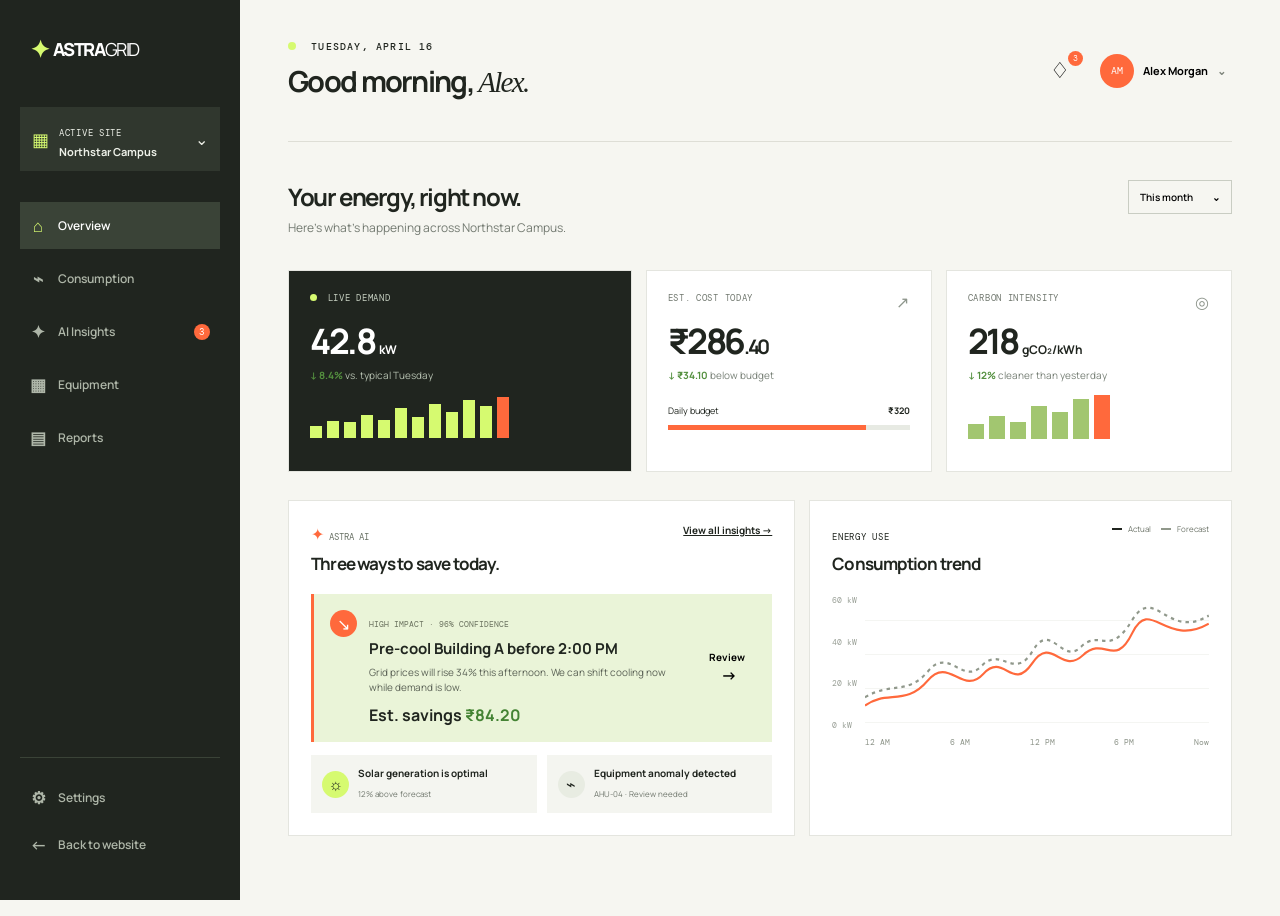
==== dashboard.html @ c6cbb23b "Initial AI energy monitoring website" ====
<!doctype html>
<html lang="en">
  <head>
    <meta charset="UTF-8" /><meta name="viewport" content="width=device-width, initial-scale=1.0" />
    <title>Astra Grid — Dashboard</title>
    <link rel="preconnect" href="https://fonts.googleapis.com" /><link rel="preconnect" href="https://fonts.gstatic.com" crossorigin />
    <link href="https://fonts.googleapis.com/css2?family=DM+Mono:wght@400;500&family=Manrope:wght@400;500;600;700;800&display=swap" rel="stylesheet" />
    <link rel="stylesheet" href="style.css" />
    <link rel="stylesheet" href="dashboard.css" />
  </head>
  <body class="dashboard-body">
    <aside class="sidebar">
      <a class="brand side-brand" href="index.html"><span class="brand-mark">✦</span>ASTRA<span>GRID</span></a>
      <div class="site-switch"><span class="building-icon">▦</span><div><small>ACTIVE SITE</small><b>Northstar Campus</b></div><span>⌄</span></div>
      <nav class="side-nav"><a class="active" href="#overview"><span>⌂</span> Overview</a><a href="#consumption"><span>⌁</span> Consumption</a><a href="#insights"><span>✦</span> AI Insights <i>3</i></a><a href="#equipment"><span>▦</span> Equipment</a><a href="#reports"><span>▤</span> Reports</a></nav>
      <div class="sidebar-footer"><a href="#settings"><span>⚙</span> Settings</a><a href="index.html"><span>←</span> Back to website</a></div>
    </aside>
    <main class="dash-main" id="overview">
      <header class="dash-header"><div><p class="eyebrow"><i></i> TUESDAY, APRIL 16</p><h1>Good morning, <em id="display-name">Alex.</em></h1></div><div class="profile"><button class="bell" aria-label="Notifications">♢<b>3</b></button><button class="profile-button" id="profile-button"><span id="profile-initials">AM</span><b id="profile-name">Alex Morgan</b><i>⌄</i></button></div></header>
      <section class="dashboard-content">
        <div class="dash-title"><div><h2>Your energy, right now.</h2><p>Here’s what’s happening across Northstar Campus.</p></div><button class="date-button">This month <span>⌄</span></button></div>
        <div class="metric-grid"><article class="metric-card hero-metric"><div class="metric-label"><span class="live-dot"></span> LIVE DEMAND</div><strong id="demand">42.8 <small>kW</small></strong><p><b class="down">↓ 8.4%</b> vs. typical Tuesday</p><div class="energy-bars"><i></i><i></i><i></i><i></i><i></i><i></i><i></i><i></i><i></i><i></i><i></i><i></i></div></article><article class="metric-card"><div class="metric-label">EST. COST TODAY <span>↗</span></div><strong>₹286<span>.40</span></strong><p><b class="down">↓ ₹34.10</b> below budget</p><div class="mini-stat"><span>Daily budget</span><b>₹320</b><i><em></em></i></div></article><article class="metric-card"><div class="metric-label">CARBON INTENSITY <span>◎</span></div><strong>218 <small>gCO₂/kWh</small></strong><p><b class="down">↓ 12%</b> cleaner than yesterday</p><div class="carbon-chart"><i></i><i></i><i></i><i></i><i></i><i></i><i></i></div></article></div>
        <div class="dashboard-split" id="insights"><section class="ai-card"><div class="ai-heading"><div><span class="ai-symbol">✦</span><small>ASTRA AI</small><h3>Three ways to save today.</h3></div><a href="#">View all insights →</a></div><article class="ai-action"><span class="action-mark orange-bg">↘</span><div><small>HIGH IMPACT · 96% CONFIDENCE</small><h4>Pre-cool Building A before 2:00 PM</h4><p>Grid prices will rise 34% this afternoon. We can shift cooling now while demand is low.</p><b>Est. savings <em>₹84.20</em></b></div><button>Review <span>→</span></button></article><div class="ai-small-actions"><div><span class="action-mark lime-bg">☼</span><p><b>Solar generation is optimal</b><small>12% above forecast</small></p></div><div><span class="action-mark cream-bg">⌁</span><p><b>Equipment anomaly detected</b><small>AHU-04 · Review needed</small></p></div></div></section><section class="usage-card" id="consumption"><div class="usage-heading"><div><small>ENERGY USE</small><h3>Consumption trend</h3></div><div class="legend"><i></i> Actual <i></i> Forecast</div></div><div class="chart-labels"><span>60 kW</span><span>40 kW</span><span>20 kW</span><span>0 kW</span></div><div class="line-chart"><svg viewBox="0 0 500 200" preserveAspectRatio="none" aria-label="Energy use chart"><path class="forecast" d="M0 147 C38 126 62 145 92 112 S143 132 170 105 S218 126 244 85 S287 105 314 80 S355 95 388 45 S440 72 500 38"/><path class="actual" d="M0 158 C31 137 60 159 91 125 S142 146 172 116 S214 141 243 102 S285 118 317 91 S363 110 389 61 S437 82 500 49"/></svg></div><div class="chart-times"><span>12 AM</span><span>6 AM</span><span>12 PM</span><span>6 PM</span><span>Now</span></div></section></div>
      </section>
    </main>
    <dialog id="profile-dialog"><form method="dialog"><button class="close-dialog" aria-label="Close">×</button><p class="eyebrow">PROFILE SETTINGS</p><h2>What should we call you?</h2><label for="name-input">Your name</label><input id="name-input" maxlength="25" value="Alex" placeholder="Enter your name" /><button class="save-name" value="save">Save name <span>→</span></button></form></dialog>
    <script src="dashboard.js"></script>
  </body>
</html>
---- style.css ----
:root{--ink:#20251f;--lime:#d6fa70;--orange:#ff693c;--cream:#f6f4ed;--line:#d9d9d0}*{box-sizing:border-box}html{scroll-behavior:smooth}body{margin:0;background:var(--cream);color:var(--ink);font-family:Manrope,Arial,sans-serif}.container{width:min(1160px,calc(100% - 64px));margin:auto}.nav{height:92px;display:flex;align-items:center;justify-content:space-between}.brand{font-weight:800;letter-spacing:-1.4px;color:var(--ink);text-decoration:none;font-size:18px}.brand>span:last-child{font-weight:400}.brand-mark{font-size:24px;color:var(--orange);vertical-align:-2px;margin-right:4px}.nav-links{display:flex;gap:32px}.nav a{font-size:13px;color:var(--ink);text-decoration:none;font-weight:600}.nav-action{border-bottom:1px solid var(--ink);padding-bottom:4px}.nav-action span{font-size:17px;margin-left:7px}.hero{min-height:610px;display:grid;grid-template-columns:48% 52%;align-items:center;padding:45px 0 75px}.eyebrow{font:500 10px 'DM Mono',monospace;letter-spacing:1.2px;margin:0 0 23px}.eyebrow i{display:inline-block;width:8px;height:8px;border-radius:50%;background:var(--orange);margin-right:8px}.hero h1,.section-heading h2,.insights h2,.impact h2,.cta h2{font-size:clamp(42px,5vw,70px);line-height:1.03;letter-spacing:-4px;margin:0;font-weight:700}.hero h1 em,h2 em{font-family:Georgia,serif;font-weight:400}.hero-text{max-width:420px;line-height:1.65;font-size:15px;margin:28px 0}.hero-actions{display:flex;align-items:center;gap:26px}.button{display:inline-flex;gap:22px;padding:16px 18px;align-items:center;text-decoration:none;font-size:13px;font-weight:700}.button span{font-size:21px}.button-dark{background:var(--ink);color:white}.text-link{font-size:13px;color:var(--ink);font-weight:700;text-decoration:none}.text-link span{font-size:17px;margin-left:7px}.trust{display:flex;align-items:center;gap:12px;margin-top:53px}.avatars{display:flex}.avatars b{display:grid;place-items:center;width:28px;height:28px;border-radius:50%;font:9px 'DM Mono';border:2px solid var(--cream);margin-right:-8px;background:#e5a786}.avatars b:nth-child(2){background:#a4c0db}.avatars b:nth-child(3){background:#c4b396}.avatars b:nth-child(4){background:var(--ink);color:var(--lime)}.trust p{font-size:10px;line-height:1.4;margin:0 0 0 8px}.orbital-scene{height:450px;position:relative;overflow:hidden;background:#e4ecdb;border-radius:230px 230px 20px 20px;background-image:radial-gradient(#bdcab7 1px,transparent 1px);background-size:14px 14px}.sun{width:127px;height:127px;background:var(--lime);border-radius:50%;position:absolute;top:152px;left:calc(50% - 64px);box-shadow:0 0 0 14px rgba(214,250,112,.18)}.orbit{position:absolute;border:1px solid rgba(32,37,31,.19);border-radius:50%;left:50%;top:50%;transform:translate(-50%,-50%)}.orbit-a{width:260px;height:260px}.orbit-b{width:425px;height:425px}.orbit-c{width:580px;height:580px}.sensor{position:absolute;width:14px;height:14px;border:3px solid var(--ink);background:var(--orange);border-radius:50%}.sensor:after{content:'';position:absolute;width:40px;border-top:1px dashed #5c6758;transform-origin:left}.sensor-one{top:99px;left:116px}.sensor-one:after{transform:rotate(35deg)}.sensor-two{bottom:92px;right:108px}.sensor-two:after{transform:rotate(210deg)}.sensor-three{top:208px;right:30px}.sensor-three:after{transform:rotate(160deg)}.sensor span{position:absolute;width:4px;height:4px;border-radius:50%;background:white;left:2px;top:2px}.data-card{position:absolute;background:#fff;padding:13px 15px;box-shadow:0 8px 20px rgba(0,0,0,.08)}.data-card small{font:500 8px 'DM Mono';letter-spacing:.5px}.data-card strong{font-size:22px;display:block;margin:5px 0}.data-card strong small{font-size:9px}.card-dot{display:inline-block;width:6px;height:6px;border-radius:50%;margin-right:5px}.orange{background:var(--orange)}.green{background:#78b75b}.power-card{right:24px;top:36px;width:165px}.spark{height:24px;display:flex;align-items:end;gap:4px}.spark i{display:block;background:var(--orange);width:8px;border-radius:2px 2px 0 0}.spark i:nth-child(1){height:8px}.spark i:nth-child(2){height:15px}.spark i:nth-child(3){height:10px}.spark i:nth-child(4){height:19px}.spark i:nth-child(5){height:12px}.spark i:nth-child(6){height:21px}.spark i:nth-child(7){height:14px}.spark i:nth-child(8){height:20px}.spark i:nth-child(9){height:16px}.spark i:nth-child(10){height:23px}.savings-card{bottom:30px;left:23px;width:180px}.savings-card p{font-size:8px;margin:1px 0}.floating-label{position:absolute;background:var(--ink);color:#fff;padding:8px 10px;font:8px 'DM Mono';letter-spacing:.3px}.floating-label b{color:var(--lime);margin-left:5px}.label-one{left:13px;top:151px}.label-two{right:43px;bottom:139px}.ticker{background:var(--lime);overflow:hidden;white-space:nowrap;padding:17px 0}.ticker div{font:600 13px 'DM Mono';letter-spacing:1px;animation:move 22s linear infinite}.ticker b{margin:0 31px;color:var(--orange);font-size:17px}@keyframes move{to{transform:translateX(-35%)}}.platform{padding:128px 0}.section-heading{display:inline-block}.platform .intro{display:inline-block;vertical-align:bottom;max-width:280px;margin:0 0 4px 115px;font-size:14px;line-height:1.7}.feature-grid{display:grid;grid-template-columns:repeat(3,1fr);gap:13px;margin-top:65px}.feature{min-height:440px;padding:27px;position:relative;overflow:hidden}.feature-dark{background:var(--ink);color:#f8f7f1}.feature-lime{background:var(--lime)}.feature-cream{border:1px solid var(--line)}.feature-icon{height:35px;width:35px;display:grid;place-items:center;border-radius:50%;background:rgba(255,255,255,.13);font-size:20px}.feature-lime .feature-icon{background:rgba(32,37,31,.12)}.feature-cream .feature-icon{background:#e3e6db}.number{font:10px 'DM Mono';margin:35px 0 8px}.feature h3{font-size:29px;line-height:1.1;letter-spacing:-1.7px;margin:0}.feature>p:not(.number){font-size:12px;line-height:1.6;max-width:230px}.mini-chart{position:absolute;bottom:0;left:27px;right:27px;height:100px;display:flex;align-items:end;gap:8px}.mini-chart span{width:27px;background:var(--lime)}.mini-chart span:nth-child(1){height:39%}.mini-chart span:nth-child(2){height:62%}.mini-chart span:nth-child(3){height:42%}.mini-chart span:nth-child(4){height:86%}.mini-chart span:nth-child(5){height:66%}.mini-chart span:nth-child(6){height:100%}.mini-chart span:nth-child(7){height:80%;background:var(--orange)}.prediction{position:absolute;bottom:26px;left:27px;right:27px;background:#f5ffce;padding:14px;font-size:11px}.prediction small{font:8px 'DM Mono'}.prediction b{display:block;margin:8px 0}.prediction span{display:flex;justify-content:space-between;border-top:1px solid #c8de7e;padding-top:8px;font-size:10px}.prediction strong{font-size:16px}.impact-ring{border:13px solid var(--orange);border-left-color:#e5e6db;border-bottom-color:#e5e6db;border-radius:50%;width:143px;height:143px;position:absolute;bottom:27px;right:27px;display:flex;align-items:center;justify-content:center;flex-direction:column}.impact-ring b{font-size:35px;letter-spacing:-2px}.impact-ring b span{font-size:16px}.impact-ring small{font:7px 'DM Mono';letter-spacing:.4px}.insights{background:var(--ink);color:#fff;padding:108px 0}.insights .eyebrow{color:var(--lime)}.insights-inner{display:grid;grid-template-columns:1fr 1fr;align-items:center;gap:80px}.insight-panel{background:#30382f;padding:18px 23px}.panel-top,.panel-bottom{display:flex;align-items:center;justify-content:space-between;font:9px 'DM Mono';letter-spacing:.4px}.pulse{width:8px;height:8px;border-radius:50%;background:var(--lime);margin-right:7px}.panel-top span:nth-child(2){margin-right:auto}.recommendation{border-top:1px solid #576051;border-bottom:1px solid #576051;margin:16px 0;padding:27px 0;display:flex;gap:19px}.rec-icon{color:var(--lime);font-size:31px}.recommendation small{font:8px 'DM Mono';color:#aeb9a8}.recommendation h3{font-size:22px;letter-spacing:-1px;line-height:1.15;margin:8px 0}.recommendation p{color:#b5beb0;font-size:11px}.recommendation p b{color:var(--lime)}.panel-bottom b{color:var(--lime)}.panel-bottom button{background:var(--lime);border:0;padding:10px 13px;font:600 10px Manrope;color:var(--ink)}.panel-bottom button b{color:var(--ink);font-size:16px;margin-left:15px}.impact{padding:125px 0}.impact-row{display:flex;justify-content:space-between;align-items:end}.impact-row>p{max-width:270px;font-size:13px;line-height:1.7}.stats{display:grid;grid-template-columns:repeat(3,1fr);margin-top:75px;border-top:1px solid var(--line)}.stats div{padding:25px 0;border-right:1px solid var(--line);padding-left:25px}.stats div:first-child{padding-left:0}.stats div:last-child{border-right:0}.stats strong{font-size:65px;letter-spacing:-4px}.stats strong span{font-size:30px;color:var(--orange)}.stats p{font-size:11px;line-height:1.5}.cta{background:var(--orange);text-align:center;padding:95px 20px;position:relative;overflow:hidden}.cta:before,.cta:after{content:'';position:absolute;width:450px;height:450px;border:1px solid rgba(32,37,31,.22);border-radius:50%;top:-150px}.cta:before{left:-210px}.cta:after{right:-210px}.cta>*{position:relative}.cta .eyebrow{margin-bottom:18px}.button-light{background:var(--ink);color:#fff;margin-top:30px}.cta-note{font-size:10px;margin:20px 0 0}.footer{height:115px;display:flex;align-items:center;justify-content:space-between}.footer p,.footer a{font-size:10px;color:var(--ink);text-decoration:none}.footer div{display:flex;gap:20px}@media(max-width:760px){.container{width:min(100% - 36px,560px)}.nav{height:76px}.nav-links{display:none}.hero{display:block;padding:45px 0}.hero h1{font-size:48px;letter-spacing:-3px}.orbital-scene{margin-top:50px;height:390px}.feature-grid,.insights-inner{grid-template-columns:1fr}.platform{padding:80px 0}.platform .intro{margin:28px 0 0}.feature{min-height:380px}.insights{padding:75px 0}.insights-inner{gap:45px}.impact{padding:80px 0}.impact-row{display:block}.impact-row>p{margin-top:25px}.stats{margin-top:45px}.stats strong{font-size:42px}.stats div{padding:18px 7px}.cta{width:100%;padding:75px 18px}.footer{height:auto;padding:30px 0;gap:20px;flex-wrap:wrap}.power-card{right:10px}.savings-card{left:10px}.label-two{right:10px}.orbit-c{width:500px;height:500px}}
---- dashboard.css ----
.dashboard-body{background:#f6f6f1;display:flex;min-height:100vh}.sidebar{background:#20251f;color:#edf0e8;width:240px;min-height:100vh;padding:32px 20px;display:flex;flex-direction:column;position:fixed;inset:0 auto 0 0}.sidebar .brand{color:#fff;margin:0 10px 42px}.side-brand .brand-mark{color:#d6fa70}.site-switch{background:#30372e;padding:12px;display:flex;gap:10px;align-items:center;margin-bottom:31px}.building-icon{color:#d6fa70;font-size:18px}.site-switch div{margin-right:auto}.site-switch small,.side-nav i,.metric-label,.usage-heading small{font:9px 'DM Mono';letter-spacing:.7px}.site-switch b{font-size:11px;display:block;margin-top:3px}.side-nav{display:flex;flex-direction:column;gap:6px}.side-nav a,.sidebar-footer a{color:#aeb6a8;text-decoration:none;padding:12px 10px;font-size:12px;font-weight:600;display:flex;align-items:center;gap:12px}.side-nav a span,.sidebar-footer a span{font-size:17px;width:16px;text-align:center}.side-nav a.active{color:#fff;background:#3a4337}.side-nav a.active span{color:#d6fa70}.side-nav i{font-style:normal;background:#ff693c;color:white;border-radius:9px;padding:2px 5px;margin-left:auto}.sidebar-footer{margin-top:auto;border-top:1px solid #3a4337;padding-top:16px}.dash-main{margin-left:240px;width:calc(100% - 240px);padding:0 48px}.dash-header{height:142px;border-bottom:1px solid #deded6;display:flex;justify-content:space-between;align-items:center}.dash-header .eyebrow{margin-bottom:8px}.dash-header .eyebrow i{background:#d6fa70}.dash-header h1{font-size:29px;letter-spacing:-1.7px;margin:0}.dash-header h1 em{font-family:Georgia,serif;font-weight:400}.profile{display:flex;align-items:center;gap:18px}.bell{background:none;border:0;font-size:22px;position:relative}.bell b{position:absolute;top:-6px;right:-7px;background:#ff693c;color:#fff;border-radius:50%;font:8px 'DM Mono';height:15px;width:15px;display:grid;place-items:center}.profile-button{border:0;background:transparent;display:flex;align-items:center;gap:9px;font:600 11px Manrope;cursor:pointer}.profile-button span{background:#ff693c;color:white;width:34px;height:34px;border-radius:50%;display:grid;place-items:center;font:10px 'DM Mono'}.profile-button i{font-style:normal;color:#7c8279}.dashboard-content{max-width:1200px;padding:38px 0 80px}.dash-title{display:flex;justify-content:space-between;align-items:start}.dash-title h2{font-size:24px;letter-spacing:-1.4px;margin:0}.dash-title p{font-size:12px;color:#737a71;margin:6px 0}.date-button{border:1px solid #c9cdc3;background:#f6f6f1;padding:9px 11px;font:600 10px Manrope}.date-button span{margin-left:17px}.metric-grid{display:grid;grid-template-columns:1.2fr 1fr 1fr;gap:14px;margin:28px 0}.metric-card{background:#fff;padding:21px;min-height:202px;border:1px solid #e4e5df}.hero-metric{background:#20251f;color:white}.metric-label{color:#71786f}.hero-metric .metric-label{color:#c6d0c1}.live-dot{display:inline-block;width:7px;height:7px;background:#d6fa70;border-radius:50%;margin-right:5px}.metric-label>span:not(.live-dot){float:right;color:#8e968c;font-size:16px}.metric-card strong{font-size:35px;display:block;letter-spacing:-2.4px;margin-top:13px}.metric-card strong small{font-size:12px;letter-spacing:0}.metric-card strong>span{font-size:20px}.metric-card p{font-size:10px;margin:3px 0;color:#788177}.hero-metric p{color:#b5c0b0}.down{color:#54903f}.energy-bars{display:flex;height:41px;align-items:end;gap:5px;margin-top:15px}.energy-bars i{display:block;width:12px;background:#d6fa70}.energy-bars i:nth-child(1){height:30%}.energy-bars i:nth-child(2){height:42%}.energy-bars i:nth-child(3){height:38%}.energy-bars i:nth-child(4){height:57%}.energy-bars i:nth-child(5){height:45%}.energy-bars i:nth-child(6){height:74%}.energy-bars i:nth-child(7){height:51%}.energy-bars i:nth-child(8){height:84%}.energy-bars i:nth-child(9){height:64%}.energy-bars i:nth-child(10){height:93%}.energy-bars i:nth-child(11){height:77%}.energy-bars i:nth-child(12){height:100%;background:#ff693c}.mini-stat{font-size:9px;margin-top:22px;display:grid;grid-template-columns:1fr auto;gap:8px}.mini-stat i{grid-column:span 2;display:block;background:#e7eae3;height:5px}.mini-stat em{display:block;background:#ff693c;height:5px;width:82%}.carbon-chart{display:flex;align-items:end;gap:5px;height:44px;margin-top:13px}.carbon-chart i{display:block;background:#a2c670;width:16px}.carbon-chart i:nth-child(1){height:35%}.carbon-chart i:nth-child(2){height:52%}.carbon-chart i:nth-child(3){height:38%}.carbon-chart i:nth-child(4){height:76%}.carbon-chart i:nth-child(5){height:61%}.carbon-chart i:nth-child(6){height:90%}.carbon-chart i:nth-child(7){height:100%;background:#ff693c}.dashboard-split{display:grid;grid-template-columns:1.2fr 1fr;gap:14px}.ai-card,.usage-card{background:#fff;border:1px solid #e4e5df;padding:22px}.ai-heading,.usage-heading{display:flex;justify-content:space-between;align-items:start}.ai-heading small{font:9px 'DM Mono';color:#687165}.ai-symbol{color:#ff693c;margin-right:5px}.ai-heading h3,.usage-heading h3{font-size:17px;letter-spacing:-.8px;margin:7px 0 0}.ai-heading a{font-size:10px;color:#20251f;font-weight:700}.ai-action{background:#eaf4d8;border-left:3px solid #ff693c;margin-top:19px;padding:16px;display:flex;gap:12px;align-items:start}.action-mark{width:27px;height:27px;border-radius:50%;display:grid;place-items:center;flex:none;font-size:16px}.orange-bg{background:#ff693c;color:white}.lime-bg{background:#d6fa70}.cream-bg{background:#e8ece2}.ai-action small{font:8px 'DM Mono';color:#6b725f}.ai-action h4{font-size:15px;margin:6px 0}.ai-action p{font-size:10px;line-height:1.5;color:#5b6256;margin:0 0 9px}.ai-action>b{font-size:10px}.ai-action em{font-style:normal;color:#448333}.ai-action button{border:0;background:transparent;font:700 10px Manrope;align-self:center;margin-left:auto}.ai-action button span{font-size:16px;margin-left:4px}.ai-small-actions{display:grid;grid-template-columns:1fr 1fr;gap:10px;margin-top:13px}.ai-small-actions>div{display:flex;gap:9px;align-items:center;background:#f4f5f0;padding:11px}.ai-small-actions p{margin:0}.ai-small-actions b{font-size:10px;display:block}.ai-small-actions small{font-size:8px;color:#70776d}.legend{font-size:8px;color:#6f766b}.legend i{width:10px;height:2px;background:#20251f;display:inline-block;margin:0 4px 2px 8px}.legend i:nth-of-type(2){background:#90988b}.chart-labels{position:absolute;font:8px 'DM Mono';color:#9ba198;display:flex;flex-direction:column;justify-content:space-between;height:135px;margin-top:20px}.line-chart{height:150px;margin:12px 0 0 33px;background:repeating-linear-gradient(to bottom,transparent 0,transparent 33px,#e9ebe5 34px)}.line-chart svg{width:100%;height:100%}.line-chart path{fill:none;stroke-width:3}.line-chart .actual{stroke:#ff693c}.line-chart .forecast{stroke:#90988b;stroke-dasharray:5 6}.chart-times{margin-left:33px;display:flex;justify-content:space-between;font:8px 'DM Mono';color:#8d9489}.profile-button:focus-visible,.save-name:focus-visible{outline:2px solid #ff693c;outline-offset:3px}dialog{border:0;padding:0;background:transparent;width:min(440px,calc(100% - 35px))}dialog::backdrop{background:rgba(32,37,31,.55);backdrop-filter:blur(3px)}dialog form{background:#f6f4ed;padding:35px;position:relative}dialog h2{margin:0 0 25px;font-size:29px;letter-spacing:-1.5px}dialog label{font:10px 'DM Mono';display:block;margin-bottom:8px}dialog input{width:100%;padding:13px;border:1px solid #cfd3ca;background:white;font:15px Manrope}.close-dialog{position:absolute;right:15px;top:12px;background:transparent;border:0;font-size:23px}.save-name{margin-top:20px;background:#20251f;color:white;padding:13px 15px;border:0;font:700 11px Manrope}.save-name span{font-size:16px;margin-left:16px}@media(max-width:930px){.sidebar{width:68px;padding:25px 9px}.sidebar .brand{font-size:0;margin:0 auto 42px}.sidebar .brand-mark{font-size:24px}.site-switch{padding:9px;justify-content:center}.site-switch div{display:none}.side-nav a,.sidebar-footer a{justify-content:center;padding:12px 4px}.sidebar-footer a{font-size:0}.side-nav i{position:absolute;margin-left:23px;margin-top:-19px}.dash-main{margin-left:68px;width:calc(100% - 68px)}.dashboard-split{grid-template-columns:1fr}}@media(max-width:650px){.dash-main{padding:0 18px}.dash-header{height:115px}.dash-header h1{font-size:24px}.profile-button b,.profile-button i{display:none}.metric-grid{grid-template-columns:1fr}.metric-card{min-height:170px}.dashboard-split{display:block}.usage-card{margin-top:14px}.ai-small-actions{grid-template-columns:1fr}.dash-title{gap:15px}.dash-title h2{font-size:20px}.date-button{white-space:nowrap}.sidebar{display:none}.dash-main{margin:0;width:100%}}
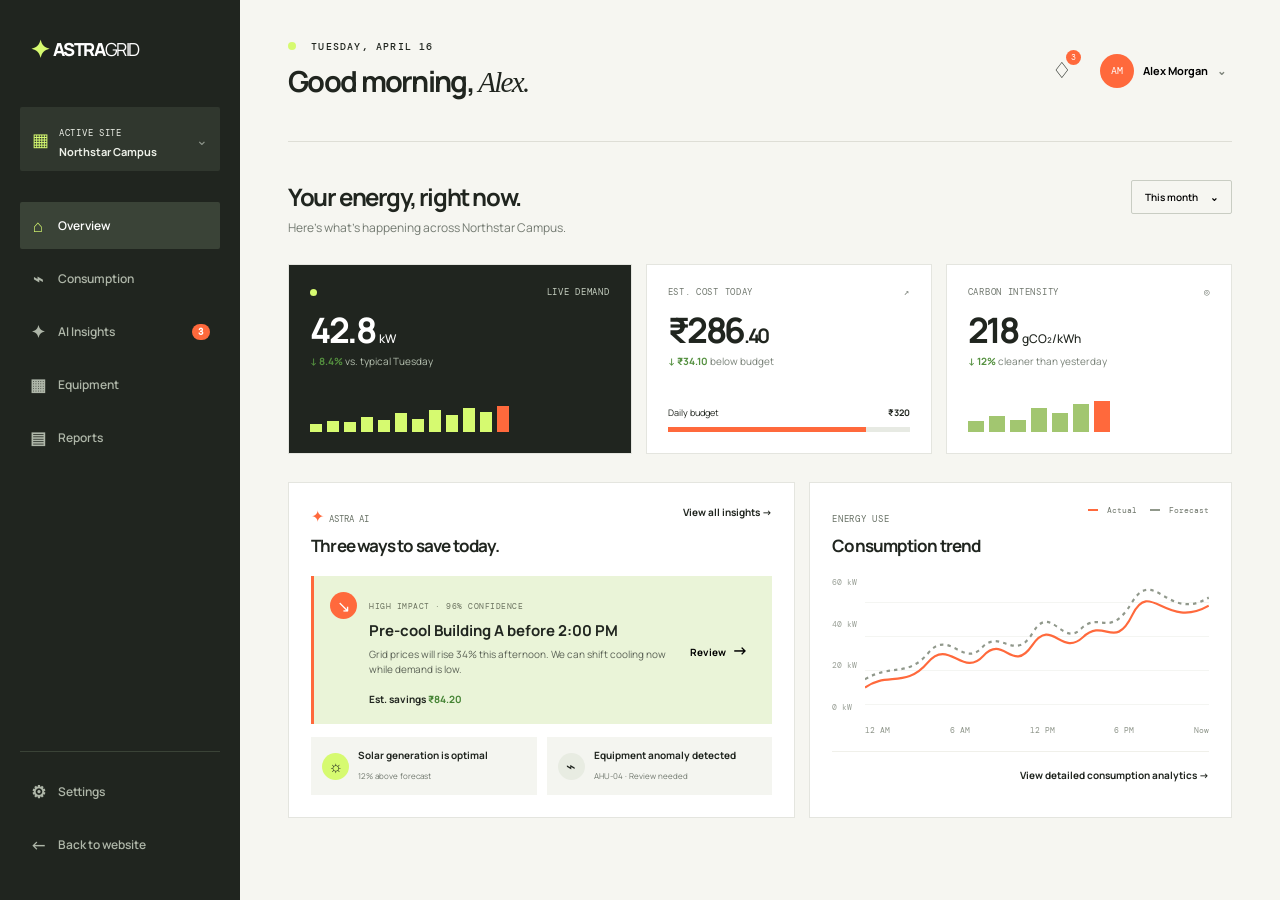
==== commit 94a2cc4f: "Complete all dashboard tabs, interactive features, and add README documentation" ====
--- a/dashboard.html
+++ b/dashboard.html
@@ -9,21 +9,1226 @@
     <link rel="stylesheet" href="dashboard.css" />
   </head>
   <body class="dashboard-body">
+    <!-- Sidebar Navigation -->
     <aside class="sidebar">
       <a class="brand side-brand" href="index.html"><span class="brand-mark">✦</span>ASTRA<span>GRID</span></a>
-      <div class="site-switch"><span class="building-icon">▦</span><div><small>ACTIVE SITE</small><b>Northstar Campus</b></div><span>⌄</span></div>
-      <nav class="side-nav"><a class="active" href="#overview"><span>⌂</span> Overview</a><a href="#consumption"><span>⌁</span> Consumption</a><a href="#insights"><span>✦</span> AI Insights <i>3</i></a><a href="#equipment"><span>▦</span> Equipment</a><a href="#reports"><span>▤</span> Reports</a></nav>
-      <div class="sidebar-footer"><a href="#settings"><span>⚙</span> Settings</a><a href="index.html"><span>←</span> Back to website</a></div>
+      
+      <div class="site-switch" id="site-switch-trigger" tabindex="0" role="button" aria-haspopup="true" aria-expanded="false">
+        <span class="building-icon">▦</span>
+        <div><small>ACTIVE SITE</small><b id="active-site-display">Northstar Campus</b></div>
+        <span class="dropdown-chevron">⌄</span>
+        
+        <!-- Site Switcher Dropdown Menu -->
+        <div class="site-dropdown" id="site-dropdown">
+          <div class="site-option active" data-site="Northstar Campus" data-demand="42.8" data-cost="₹286.40" data-carbon="218">
+            <span class="site-status-dot"></span>
+            <div><b>Northstar Campus</b><small>HQ & Innovation Labs · 42.8 kW</small></div>
+            <span class="site-check">✓</span>
+          </div>
+          <div class="site-option" data-site="South Bay Hub" data-demand="28.4" data-cost="₹192.10" data-carbon="184">
+            <span class="site-status-dot"></span>
+            <div><b>South Bay Hub</b><small>Production Facility · 28.4 kW</small></div>
+            <span class="site-check">✓</span>
+          </div>
+          <div class="site-option" data-site="West River Facility" data-demand="61.2" data-cost="₹415.80" data-carbon="245">
+            <span class="site-status-dot"></span>
+            <div><b>West River Facility</b><small>Logistics & Cold Storage · 61.2 kW</small></div>
+            <span class="site-check">✓</span>
+          </div>
+        </div>
+      </div>
+
+      <nav class="side-nav" id="side-nav">
+        <a class="active" href="#overview" data-tab="overview"><span>⌂</span> Overview</a>
+        <a href="#consumption" data-tab="consumption"><span>⌁</span> Consumption</a>
+        <a href="#insights" data-tab="insights"><span>✦</span> AI Insights <i id="insights-count-badge">3</i></a>
+        <a href="#equipment" data-tab="equipment"><span>▦</span> Equipment</a>
+        <a href="#reports" data-tab="reports"><span>▤</span> Reports</a>
+      </nav>
+
+      <div class="sidebar-footer">
+        <a href="#settings" data-tab="settings" id="nav-settings"><span>⚙</span> Settings</a>
+        <a href="index.html"><span>←</span> Back to website</a>
+      </div>
     </aside>
-    <main class="dash-main" id="overview">
-      <header class="dash-header"><div><p class="eyebrow"><i></i> TUESDAY, APRIL 16</p><h1>Good morning, <em id="display-name">Alex.</em></h1></div><div class="profile"><button class="bell" aria-label="Notifications">♢<b>3</b></button><button class="profile-button" id="profile-button"><span id="profile-initials">AM</span><b id="profile-name">Alex Morgan</b><i>⌄</i></button></div></header>
-      <section class="dashboard-content">
-        <div class="dash-title"><div><h2>Your energy, right now.</h2><p>Here’s what’s happening across Northstar Campus.</p></div><button class="date-button">This month <span>⌄</span></button></div>
-        <div class="metric-grid"><article class="metric-card hero-metric"><div class="metric-label"><span class="live-dot"></span> LIVE DEMAND</div><strong id="demand">42.8 <small>kW</small></strong><p><b class="down">↓ 8.4%</b> vs. typical Tuesday</p><div class="energy-bars"><i></i><i></i><i></i><i></i><i></i><i></i><i></i><i></i><i></i><i></i><i></i><i></i></div></article><article class="metric-card"><div class="metric-label">EST. COST TODAY <span>↗</span></div><strong>₹286<span>.40</span></strong><p><b class="down">↓ ₹34.10</b> below budget</p><div class="mini-stat"><span>Daily budget</span><b>₹320</b><i><em></em></i></div></article><article class="metric-card"><div class="metric-label">CARBON INTENSITY <span>◎</span></div><strong>218 <small>gCO₂/kWh</small></strong><p><b class="down">↓ 12%</b> cleaner than yesterday</p><div class="carbon-chart"><i></i><i></i><i></i><i></i><i></i><i></i><i></i></div></article></div>
-        <div class="dashboard-split" id="insights"><section class="ai-card"><div class="ai-heading"><div><span class="ai-symbol">✦</span><small>ASTRA AI</small><h3>Three ways to save today.</h3></div><a href="#">View all insights →</a></div><article class="ai-action"><span class="action-mark orange-bg">↘</span><div><small>HIGH IMPACT · 96% CONFIDENCE</small><h4>Pre-cool Building A before 2:00 PM</h4><p>Grid prices will rise 34% this afternoon. We can shift cooling now while demand is low.</p><b>Est. savings <em>₹84.20</em></b></div><button>Review <span>→</span></button></article><div class="ai-small-actions"><div><span class="action-mark lime-bg">☼</span><p><b>Solar generation is optimal</b><small>12% above forecast</small></p></div><div><span class="action-mark cream-bg">⌁</span><p><b>Equipment anomaly detected</b><small>AHU-04 · Review needed</small></p></div></div></section><section class="usage-card" id="consumption"><div class="usage-heading"><div><small>ENERGY USE</small><h3>Consumption trend</h3></div><div class="legend"><i></i> Actual <i></i> Forecast</div></div><div class="chart-labels"><span>60 kW</span><span>40 kW</span><span>20 kW</span><span>0 kW</span></div><div class="line-chart"><svg viewBox="0 0 500 200" preserveAspectRatio="none" aria-label="Energy use chart"><path class="forecast" d="M0 147 C38 126 62 145 92 112 S143 132 170 105 S218 126 244 85 S287 105 314 80 S355 95 388 45 S440 72 500 38"/><path class="actual" d="M0 158 C31 137 60 159 91 125 S142 146 172 116 S214 141 243 102 S285 118 317 91 S363 110 389 61 S437 82 500 49"/></svg></div><div class="chart-times"><span>12 AM</span><span>6 AM</span><span>12 PM</span><span>6 PM</span><span>Now</span></div></section></div>
+
+    <!-- Main Content Shell -->
+    <main class="dash-main">
+      <header class="dash-header">
+        <div>
+          <p class="eyebrow" id="header-eyebrow"><i></i> TUESDAY, APRIL 16</p>
+          <h1 id="header-greeting">Good morning, <em id="display-name">Alex.</em></h1>
+        </div>
+        <div class="profile">
+          <div class="notif-wrapper">
+            <button class="bell" id="bell-btn" aria-label="Notifications" title="Notifications">
+              ♢<b id="bell-badge">3</b>
+            </button>
+            <!-- Notifications Dropdown -->
+            <div class="notif-dropdown" id="notif-dropdown">
+              <div class="notif-header">
+                <div><b>Notifications</b><small id="unread-count">3 unread</small></div>
+                <button id="mark-all-read" class="text-btn">Mark read</button>
+              </div>
+              <div class="notif-list">
+                <div class="notif-item unread" data-id="1">
+                  <span class="notif-dot orange-bg"></span>
+                  <div>
+                    <p><b>Peak tariff window at 2:00 PM</b> · Pre-cooling recommendation active.</p>
+                    <small>15 mins ago · AI Recommendation</small>
+                  </div>
+                </div>
+                <div class="notif-item unread" data-id="2">
+                  <span class="notif-dot orange-bg"></span>
+                  <div>
+                    <p><b>AHU-04 vibration anomaly</b> · Motor bearing telemetry above threshold.</p>
+                    <small>42 mins ago · Equipment Alert</small>
+                  </div>
+                </div>
+                <div class="notif-item unread" data-id="3">
+                  <span class="notif-dot lime-bg"></span>
+                  <div>
+                    <p><b>Solar array generation peak</b> · 12% above daily forecasted output.</p>
+                    <small>2 hours ago · Renewable Telemetry</small>
+                  </div>
+                </div>
+              </div>
+            </div>
+          </div>
+          
+          <button class="profile-button" id="profile-button">
+            <span id="profile-initials">AM</span>
+            <b id="profile-name">Alex Morgan</b>
+            <i>⌄</i>
+          </button>
+        </div>
+      </header>
+
+      <!-- ======================================================== -->
+      <!-- TAB 1: OVERVIEW -->
+      <!-- ======================================================== -->
+      <section class="tab-view active" id="tab-overview" data-tab="overview">
+        <div class="dash-title">
+          <div>
+            <h2>Your energy, right now.</h2>
+            <p>Here’s what’s happening across <span class="site-label-current">Northstar Campus</span>.</p>
+          </div>
+          <div class="dropdown-wrap">
+            <button class="date-button" id="time-filter-btn">This month <span>⌄</span></button>
+            <div class="filter-dropdown" id="filter-dropdown">
+              <button class="filter-option" data-range="today">Today</button>
+              <button class="filter-option" data-range="week">This week</button>
+              <button class="filter-option active" data-range="month">This month</button>
+              <button class="filter-option" data-range="year">This year</button>
+            </div>
+          </div>
+        </div>
+
+        <div class="metric-grid">
+          <article class="metric-card hero-metric">
+            <div class="metric-label"><span class="live-dot"></span> LIVE DEMAND</div>
+            <strong id="demand">42.8 <small>kW</small></strong>
+            <p><b class="down">↓ 8.4%</b> vs. typical Tuesday</p>
+            <div class="energy-bars" id="live-energy-bars">
+              <i></i><i></i><i></i><i></i><i></i><i></i><i></i><i></i><i></i><i></i><i></i><i></i>
+            </div>
+          </article>
+          
+          <article class="metric-card">
+            <div class="metric-label">EST. COST TODAY <span>↗</span></div>
+            <strong id="cost-today">₹286<span>.40</span></strong>
+            <p><b class="down">↓ ₹34.10</b> below budget</p>
+            <div class="mini-stat">
+              <span>Daily budget</span><b>₹320</b>
+              <i><em style="width: 82%;"></em></i>
+            </div>
+          </article>
+          
+          <article class="metric-card">
+            <div class="metric-label">CARBON INTENSITY <span>◎</span></div>
+            <strong id="carbon-val">218 <small>gCO₂/kWh</small></strong>
+            <p><b class="down">↓ 12%</b> cleaner than yesterday</p>
+            <div class="carbon-chart">
+              <i></i><i></i><i></i><i></i><i></i><i></i><i></i>
+            </div>
+          </article>
+        </div>
+
+        <div class="dashboard-split" id="overview-split">
+          <section class="ai-card">
+            <div class="ai-heading">
+              <div>
+                <span class="ai-symbol">✦</span><small>ASTRA AI</small>
+                <h3>Three ways to save today.</h3>
+              </div>
+              <a href="#insights" class="tab-link-btn" data-target="insights">View all insights →</a>
+            </div>
+            
+            <article class="ai-action" id="hero-ai-action">
+              <span class="action-mark orange-bg">↘</span>
+              <div>
+                <small>HIGH IMPACT · 96% CONFIDENCE</small>
+                <h4>Pre-cool Building A before 2:00 PM</h4>
+                <p>Grid prices will rise 34% this afternoon. We can shift cooling now while demand is low.</p>
+                <b>Est. savings <em>₹84.20</em></b>
+              </div>
+              <button class="review-trigger-btn" id="hero-review-btn">Review <span>→</span></button>
+            </article>
+
+            <div class="ai-small-actions">
+              <div class="clickable-action" data-target="insights">
+                <span class="action-mark lime-bg">☼</span>
+                <p><b>Solar generation is optimal</b><small>12% above forecast</small></p>
+              </div>
+              <div class="clickable-action" data-target="equipment">
+                <span class="action-mark cream-bg">⌁</span>
+                <p><b>Equipment anomaly detected</b><small>AHU-04 · Review needed</small></p>
+              </div>
+            </div>
+          </section>
+
+          <section class="usage-card">
+            <div class="usage-heading">
+              <div>
+                <small>ENERGY USE</small>
+                <h3>Consumption trend</h3>
+              </div>
+              <div class="legend"><i></i> Actual <i></i> Forecast</div>
+            </div>
+            <div class="chart-labels">
+              <span>60 kW</span>
+              <span>40 kW</span>
+              <span>20 kW</span>
+              <span>0 kW</span>
+            </div>
+            <div class="line-chart">
+              <svg viewBox="0 0 500 200" preserveAspectRatio="none" aria-label="Energy use chart">
+                <path class="forecast" d="M0 147 C38 126 62 145 92 112 S143 132 170 105 S218 126 244 85 S287 105 314 80 S355 95 388 45 S440 72 500 38"/>
+                <path class="actual" d="M0 158 C31 137 60 159 91 125 S142 146 172 116 S214 141 243 102 S285 118 317 91 S363 110 389 61 S437 82 500 49"/>
+              </svg>
+            </div>
+            <div class="chart-times">
+              <span>12 AM</span>
+              <span>6 AM</span>
+              <span>12 PM</span>
+              <span>6 PM</span>
+              <span>Now</span>
+            </div>
+            <div class="chart-footer-link">
+              <a href="#consumption" class="tab-link-btn" data-target="consumption">View detailed consumption analytics →</a>
+            </div>
+          </section>
+        </div>
+      </section>
+
+      <!-- ======================================================== -->
+      <!-- TAB 2: CONSUMPTION -->
+      <!-- ======================================================== -->
+      <section class="tab-view" id="tab-consumption" data-tab="consumption">
+        <div class="dash-title">
+          <div>
+            <h2>Energy consumption & load profiles.</h2>
+            <p>Granular demand curves, peak load shaving, and multi-source energy telemetry.</p>
+          </div>
+          <div class="btn-group">
+            <button class="pill-btn active" data-interval="24h">24 Hours</button>
+            <button class="pill-btn" data-interval="7d">7 Days</button>
+            <button class="pill-btn" data-interval="30d">30 Days</button>
+            <button class="pill-btn" data-interval="ytd">YTD</button>
+          </div>
+        </div>
+
+        <div class="metric-grid-4">
+          <article class="metric-card">
+            <div class="metric-label">PEAK DEMAND TODAY <span>▲</span></div>
+            <strong>58.2 <small>kW</small></strong>
+            <p>Recorded at <b>2:15 PM</b> · Baseline 64 kW</p>
+            <div class="mini-tag green-tag">↓ 9% Shaved vs Baseline</div>
+          </article>
+          <article class="metric-card">
+            <div class="metric-label">TOTAL CONSUMED <span>⌁</span></div>
+            <strong>648<span>.5</span> <small>kWh</small></strong>
+            <p>Total cost: <b>₹4,345.00</b></p>
+            <div class="mini-tag">₹6.70 / kWh avg rate</div>
+          </article>
+          <article class="metric-card">
+            <div class="metric-label">GRID VS SOLAR RATIO <span>☼</span></div>
+            <strong>68<small>%</small> <span>/ 32%</span></strong>
+            <p>32% powered by on-site solar</p>
+            <div class="mini-tag lime-tag">156 kWh Clean Solar</div>
+          </article>
+          <article class="metric-card">
+            <div class="metric-label">POWER FACTOR <span>◎</span></div>
+            <strong>0.95</strong>
+            <p>Target: > 0.90 · No utility penalty</p>
+            <div class="mini-tag green-tag">Optimal Efficiency</div>
+          </article>
+        </div>
+
+        <!-- Detailed 24-Hour Load Curve with Peak Pricing Zone -->
+        <div class="card-box full-chart-box">
+          <div class="card-box-header">
+            <div>
+              <small class="eyebrow-small">TELEMETRY ANALYSIS</small>
+              <h3>24-Hour Load Profile & Peak Pricing Window</h3>
+            </div>
+            <div class="legend-advanced">
+              <span><i class="legend-line actual-line"></i> Actual Load (kW)</span>
+              <span><i class="legend-line forecast-line"></i> AI Forecast</span>
+              <span><i class="legend-line solar-line"></i> Solar Generation</span>
+              <span><i class="legend-zone peak-zone-box"></i> Peak Pricing Window (2–6 PM)</span>
+            </div>
+          </div>
+          
+          <div class="advanced-chart-container">
+            <div class="y-axis-labels">
+              <span>75 kW</span>
+              <span>50 kW</span>
+              <span>25 kW</span>
+              <span>0 kW</span>
+            </div>
+            <div class="svg-chart-wrapper">
+              <svg viewBox="0 0 800 240" preserveAspectRatio="none" class="detailed-svg">
+                <defs>
+                  <linearGradient id="solarGrad" x1="0" y1="0" x2="0" y2="1">
+                    <stop offset="0%" stop-color="#d6fa70" stop-opacity="0.45"/>
+                    <stop offset="100%" stop-color="#d6fa70" stop-opacity="0.02"/>
+                  </linearGradient>
+                  <linearGradient id="actualGrad" x1="0" y1="0" x2="0" y2="1">
+                    <stop offset="0%" stop-color="#ff693c" stop-opacity="0.25"/>
+                    <stop offset="100%" stop-color="#ff693c" stop-opacity="0.0"/>
+                  </linearGradient>
+                </defs>
+                <!-- Peak Zone Highlight: between ~2 PM and 6 PM (approx x 460 to 600) -->
+                <rect x="466" y="10" width="134" height="220" fill="rgba(255, 105, 60, 0.08)" stroke="#ff693c" stroke-dasharray="3 3" stroke-width="1"/>
+                <text x="474" y="28" fill="#ff693c" font-family="DM Mono" font-size="9" font-weight="600">PEAK TARIFF (₹9.80/kWh)</text>
+                
+                <!-- Solar Generation Curve -->
+                <path d="M0 230 C200 230 240 210 320 120 S400 40 480 90 S560 190 640 230 L800 230 L800 230 L0 230 Z" fill="url(#solarGrad)"/>
+                <path d="M0 230 C200 230 240 210 320 120 S400 40 480 90 S560 190 640 230 L800 230" fill="none" stroke="#7eb82e" stroke-width="2"/>
+                
+                <!-- Forecast Line (Dotted) -->
+                <path d="M0 170 C80 160 140 180 200 135 S300 150 400 100 S500 130 600 85 S700 120 800 110" fill="none" stroke="#8c9487" stroke-width="2" stroke-dasharray="5 5"/>
+
+                <!-- Actual Load Curve with subtle area fill -->
+                <path d="M0 180 C80 170 140 190 200 145 S300 165 400 110 S500 140 600 95 S700 135 800 120 L800 230 L0 230 Z" fill="url(#actualGrad)"/>
+                <path d="M0 180 C80 170 140 190 200 145 S300 165 400 110 S500 140 600 95 S700 135 800 120" fill="none" stroke="#ff693c" stroke-width="3"/>
+                
+                <!-- Current Time Marker at ~2:30 PM (x ~ 480) -->
+                <line x1="485" y1="10" x2="485" y2="230" stroke="#20251f" stroke-width="1.5" stroke-dasharray="2 2"/>
+                <circle cx="485" cy="142" r="4.5" fill="#20251f" stroke="#d6fa70" stroke-width="2"/>
+              </svg>
+            </div>
+          </div>
+          <div class="chart-times advanced-chart-times">
+            <span>00:00</span>
+            <span>03:00</span>
+            <span>06:00</span>
+            <span>09:00</span>
+            <span>12:00</span>
+            <span>15:00 (Now)</span>
+            <span>18:00</span>
+            <span>21:00</span>
+            <span>24:00</span>
+          </div>
+
+          <div class="chart-stats-strip">
+            <div><small>OFF-PEAK CONSUMPTION</small><b>340 kWh</b><p>₹2,210 @ ₹6.50/kWh</p></div>
+            <div><small>PEAK WINDOW USAGE</small><b>182 kWh</b><p>₹1,783 @ ₹9.80/kWh</p></div>
+            <div><small>SOLAR SELF-CONSUMED</small><b>126.5 kWh</b><p>₹1,020 saved today</p></div>
+            <div><small>PROJECTED SAVINGS</small><b>₹84.20</b><p>Via pre-cooling schedule</p></div>
+          </div>
+        </div>
+
+        <!-- 2 Column Breakdown: Sources & End-Uses -->
+        <div class="dashboard-split" style="margin-top: 18px;">
+          <!-- Energy Sources -->
+          <div class="card-box">
+            <div class="card-box-header">
+              <div>
+                <small class="eyebrow-small">SUPPLY MIX</small>
+                <h3>Energy Source Distribution</h3>
+              </div>
+            </div>
+            <div class="breakdown-list">
+              <div class="breakdown-item">
+                <div class="breakdown-info">
+                  <b>Main Grid Supply</b>
+                  <span>441.0 kWh (68%)</span>
+                </div>
+                <div class="progress-bar"><div class="fill" style="width: 68%; background: #20251f;"></div></div>
+              </div>
+              <div class="breakdown-item">
+                <div class="breakdown-info">
+                  <b>Rooftop Solar PV Array</b>
+                  <span>156.0 kWh (24%)</span>
+                </div>
+                <div class="progress-bar"><div class="fill" style="width: 24%; background: #d6fa70;"></div></div>
+              </div>
+              <div class="breakdown-item">
+                <div class="breakdown-info">
+                  <b>Battery Storage System (BESS)</b>
+                  <span>51.5 kWh (8%)</span>
+                </div>
+                <div class="progress-bar"><div class="fill" style="width: 8%; background: #ff693c;"></div></div>
+              </div>
+            </div>
+          </div>
+
+          <!-- Department / End-Use Load Breakdown -->
+          <div class="card-box">
+            <div class="card-box-header">
+              <div>
+                <small class="eyebrow-small">END-USE BREAKDOWN</small>
+                <h3>Load by Subsystems</h3>
+              </div>
+            </div>
+            <div class="breakdown-list">
+              <div class="breakdown-item">
+                <div class="breakdown-info">
+                  <b>HVAC & Chilled Water Loop</b>
+                  <span>285.3 kWh (44%)</span>
+                </div>
+                <div class="progress-bar"><div class="fill" style="width: 44%; background: #ff693c;"></div></div>
+              </div>
+              <div class="breakdown-item">
+                <div class="breakdown-info">
+                  <b>Machinery & R&D Equipment</b>
+                  <span>168.6 kWh (26%)</span>
+                </div>
+                <div class="progress-bar"><div class="fill" style="width: 26%; background: #20251f;"></div></div>
+              </div>
+              <div class="breakdown-item">
+                <div class="breakdown-info">
+                  <b>Server Infrastructure & UPS</b>
+                  <span>103.8 kWh (16%)</span>
+                </div>
+                <div class="progress-bar"><div class="fill" style="width: 16%; background: #5c6758;"></div></div>
+              </div>
+              <div class="breakdown-item">
+                <div class="breakdown-info">
+                  <b>Architectural Lighting & Plug Loads</b>
+                  <span>90.8 kWh (14%)</span>
+                </div>
+                <div class="progress-bar"><div class="fill" style="width: 14%; background: #d6fa70;"></div></div>
+              </div>
+            </div>
+          </div>
+        </div>
+      </section>
+
+      <!-- ======================================================== -->
+      <!-- TAB 3: AI INSIGHTS -->
+      <!-- ======================================================== -->
+      <section class="tab-view" id="tab-insights" data-tab="insights">
+        <div class="dash-title">
+          <div>
+            <h2>AI Insights & autonomous actions.</h2>
+            <p>Predictive savings recommendations, equipment anomaly detection, and automated dispatch.</p>
+          </div>
+          <div class="btn-group">
+            <button class="pill-btn active" data-filter="all">All Insights (4)</button>
+            <button class="pill-btn" data-filter="high">High Impact (2)</button>
+            <button class="pill-btn" data-filter="anomaly">Anomalies (1)</button>
+            <button class="pill-btn" data-filter="solar">Renewables (1)</button>
+          </div>
+        </div>
+
+        <!-- KPI strip -->
+        <div class="metric-grid-4">
+          <article class="metric-card">
+            <div class="metric-label">MONTHLY SAVINGS POTENTIAL <span>₹</span></div>
+            <strong>₹14,250</strong>
+            <p><b class="down">↓ 14%</b> reduction in monthly power bill</p>
+            <div class="mini-tag lime-tag">Calculated by Astra AI</div>
+          </article>
+          <article class="metric-card">
+            <div class="metric-label">ACTIONS EXECUTED <span>✓</span></div>
+            <strong>18 <small>this month</small></strong>
+            <p>100% tenant comfort preserved</p>
+            <div class="mini-tag green-tag">Autonomous Mode: Active</div>
+          </article>
+          <article class="metric-card">
+            <div class="metric-label">MODEL CONFIDENCE <span>◎</span></div>
+            <strong>94.2<small>%</small></strong>
+            <p>Trained on 4.2M campus data points</p>
+            <div class="mini-tag">High Accuracy</div>
+          </article>
+          <article class="metric-card">
+            <div class="metric-label">CRITICAL ANOMALIES <span>!</span></div>
+            <strong id="kpi-anomaly-count">1 <small>active</small></strong>
+            <p>AHU-04 vibration telemetry</p>
+            <div class="mini-tag orange-tag">Action Required</div>
+          </article>
+        </div>
+
+        <!-- Insights Detailed List -->
+        <div class="insights-feed">
+          <!-- Card 1 -->
+          <article class="insight-detail-card" data-category="high" id="insight-card-precool">
+            <div class="card-left-badge">
+              <span class="action-mark orange-bg">↘</span>
+            </div>
+            <div class="card-main-content">
+              <div class="insight-meta">
+                <span class="badge high-badge">HIGH IMPACT</span>
+                <span class="confidence-tag">96% CONFIDENCE</span>
+                <span class="savings-tag">EST. SAVINGS: ₹84.20 TODAY (₹2,100 / MO)</span>
+              </div>
+              <h3>Pre-cool Building A before 2:00 PM peak grid tariff window</h3>
+              <p>Grid electricity rates surge from ₹6.50 to ₹9.80 / kWh between 2:00 PM and 6:00 PM. By ramping cooling from 12:30 PM to 1:45 PM while power is cheap, the chiller plant can idle during high tariff hours without altering indoor temperature beyond 0.5°C.</p>
+              
+              <div class="insight-param-grid">
+                <div><small>TRIGGER WINDOW</small><b>12:30 PM – 1:45 PM</b></div>
+                <div><small>COOLING SETPOINT</small><b>22.0°C → 20.5°C</b></div>
+                <div><small>PEAK DEMAND REDUCTION</small><b>18.2 kW Avoided</b></div>
+                <div><small>ESTIMATED SAVINGS</small><b>₹84.20 (Today)</b></div>
+              </div>
+            </div>
+            <div class="card-actions">
+              <button class="btn-action-primary action-apply-btn" data-action="precool">Apply Schedule <span>→</span></button>
+              <button class="btn-action-secondary review-trigger-btn">Review details</button>
+            </div>
+          </article>
+
+          <!-- Card 2 -->
+          <article class="insight-detail-card" data-category="anomaly" id="insight-card-ahu">
+            <div class="card-left-badge">
+              <span class="action-mark orange-bg">⌁</span>
+            </div>
+            <div class="card-main-content">
+              <div class="insight-meta">
+                <span class="badge warning-badge">EQUIPMENT ANOMALY</span>
+                <span class="confidence-tag">92% CONFIDENCE</span>
+                <span class="savings-tag">PREVENTATIVE RISK: HIGH</span>
+              </div>
+              <h3>AHU-04 supply fan abnormal vibration & 32% power surge</h3>
+              <p>Air Handling Unit 4 on Floor 3 North is drawing 14.8 kW against an expected baseline of 11.2 kW. Accelerometer telemetry indicates 2.4 mm/s RMS vibration, characteristic of fan belt slippage or bearing degradation before catastrophic lockup.</p>
+              
+              <div class="insight-param-grid">
+                <div><small>ASSET</small><b>AHU-04 (Floor 3)</b></div>
+                <div><small>CURRENT DRAW</small><b>14.8 kW (+32%)</b></div>
+                <div><small>VIBRATION LEVEL</small><b>2.4 mm/s (High)</b></div>
+                <div><small>RECOMMENDED ACTION</small><b>Dispatch Mechanical Inspection</b></div>
+              </div>
+            </div>
+            <div class="card-actions">
+              <button class="btn-action-primary action-apply-btn" data-action="ahu">Create Work Order <span>→</span></button>
+              <button class="btn-action-secondary tab-link-btn" data-target="equipment">Open Equipment Tab</button>
+            </div>
+          </article>
+
+          <!-- Card 3 -->
+          <article class="insight-detail-card" data-category="solar" id="insight-card-solar">
+            <div class="card-left-badge">
+              <span class="action-mark lime-bg">☼</span>
+            </div>
+            <div class="card-main-content">
+              <div class="insight-meta">
+                <span class="badge lime-badge">RENEWABLE SYNERGY</span>
+                <span class="confidence-tag">89% CONFIDENCE</span>
+                <span class="savings-tag">EST. VALUE: ₹125.00 / DAY</span>
+              </div>
+              <h3>Schedule campus EV fleet charging during peak solar generation</h3>
+              <p>Rooftop solar generation is tracking 12% above forecast today, peaking between 11:30 AM and 2:30 PM. Dispatching campus shuttles and fleet EVs to Level 2 chargers during this window absorbs 42 kWh of surplus generation, bypassing grid export limits.</p>
+              
+              <div class="insight-param-grid">
+                <div><small>OPTIMAL WINDOW</small><b>11:30 AM – 02:30 PM</b></div>
+                <div><small>AVAILABLE SURPLUS</small><b>+34.2 kW Peak Solar</b></div>
+                <div><small>CHARGING CAPACITY</small><b>6 Fleet EVs</b></div>
+                <div><small>CARBON OFFSET</small><b>32 kg CO₂ Avoided</b></div>
+              </div>
+            </div>
+            <div class="card-actions">
+              <button class="btn-action-primary action-apply-btn" data-action="solar">Schedule EV Dispatch <span>→</span></button>
+              <button class="btn-action-secondary" onclick="alert('Charging schedule dispatched to Fleet Gateway.')">Quick Confirm</button>
+            </div>
+          </article>
+
+          <!-- Card 4 -->
+          <article class="insight-detail-card" data-category="high" id="insight-card-baseload">
+            <div class="card-left-badge">
+              <span class="action-mark cream-bg">⌂</span>
+            </div>
+            <div class="card-main-content">
+              <div class="insight-meta">
+                <span class="badge neutral-badge">EFFICIENCY FINDING</span>
+                <span class="confidence-tag">85% CONFIDENCE</span>
+                <span class="savings-tag">EST. SAVINGS: ₹42.00 / NIGHT</span>
+              </div>
+              <h3>Unoccupied ghost load detected in Building B overnight</h3>
+              <p>Continuous base load of 6.4 kW observed between 11:00 PM and 5:00 AM in Building B lab annex while badged occupancy was 0. Enabling Smart Sleep will automatically power down auxiliary exhaust fans and non-critical bench outlets.</p>
+              
+              <div class="insight-param-grid">
+                <div><small>TIME WINDOW</small><b>23:00 – 05:00 Daily</b></div>
+                <div><small>PARASITIC DRAW</small><b>6.4 kW Continuous</b></div>
+                <div><small>MONTHLY WASTE</small><b>1,152 kWh</b></div>
+                <div><small>EST. SAVINGS</small><b>₹1,260 / Month</b></div>
+              </div>
+            </div>
+            <div class="card-actions">
+              <button class="btn-action-primary action-apply-btn" data-action="baseload">Enable Smart Sleep <span>→</span></button>
+            </div>
+          </article>
+        </div>
+      </section>
+
+      <!-- ======================================================== -->
+      <!-- TAB 4: EQUIPMENT -->
+      <!-- ======================================================== -->
+      <section class="tab-view" id="tab-equipment" data-tab="equipment">
+        <div class="dash-title">
+          <div>
+            <h2>Connected equipment & telemetry.</h2>
+            <p>Live operational status, power draw, and predictive maintenance tracking across campus assets.</p>
+          </div>
+          <div class="search-and-filter">
+            <input type="text" id="equipment-search" class="equipment-search-input" placeholder="Search equipment ID or name..." />
+          </div>
+        </div>
+
+        <!-- Status Pills Summary -->
+        <div class="equipment-status-bar">
+          <div class="status-summary-item">
+            <span class="status-indicator-dot dot-all"></span>
+            <b>18</b> Connected Assets
+          </div>
+          <div class="status-summary-item">
+            <span class="status-indicator-dot dot-green"></span>
+            <b>16</b> Optimal Condition
+          </div>
+          <div class="status-summary-item">
+            <span class="status-indicator-dot dot-orange"></span>
+            <b id="status-anomaly-count">1</b> Anomaly Detected
+          </div>
+          <div class="status-summary-item">
+            <span class="status-indicator-dot dot-grey"></span>
+            <b>1</b> Maintenance Due
+          </div>
+          <div class="status-summary-item ml-auto">
+            <small>TOTAL ASSET DRAW:</small> <strong id="eq-total-kw">42.8 kW</strong>
+          </div>
+        </div>
+
+        <!-- Filter Buttons -->
+        <div class="btn-group" style="margin: 20px 0 16px;">
+          <button class="pill-btn active" data-eq-filter="all">All Assets (7 shown)</button>
+          <button class="pill-btn" data-eq-filter="hvac">HVAC & Cooling</button>
+          <button class="pill-btn" data-eq-filter="power">Power & Inverters</button>
+          <button class="pill-btn" data-eq-filter="lighting">Lighting & Plug</button>
+        </div>
+
+        <!-- Equipment Cards Grid -->
+        <div class="equipment-grid" id="equipment-grid">
+          <!-- Asset 1: AHU-04 -->
+          <article class="equipment-card warning-card" data-category="hvac" data-name="AHU-04 Air Handling Unit">
+            <div class="equipment-card-top">
+              <span class="eq-icon">▦</span>
+              <div>
+                <h4>AHU-04 · Air Handling Unit</h4>
+                <small>Building A · Floor 3 North Wing</small>
+              </div>
+              <span class="badge warning-badge">ANOMALY</span>
+            </div>
+            <div class="eq-metrics">
+              <div><small>CURRENT DRAW</small><b>14.8 kW</b><span class="down-warn">▲ +32% spike</span></div>
+              <div><small>EFFICIENCY</small><b>74% Health</b><span>Bearing friction</span></div>
+              <div><small>VIBRATION</small><b>2.4 mm/s</b><span class="down-warn">Above threshold</span></div>
+              <div><small>RUNTIME TODAY</small><b>8.2 Hours</b><span>Continuous</span></div>
+            </div>
+            <div class="eq-alert-strip">
+              ⚠️ Telemetry alert: High RMS vibration and thermal spike in motor housing.
+            </div>
+            <div class="eq-actions">
+              <button class="btn-eq-action primary-eq" data-diag="AHU-04">View Diagnostics <span>→</span></button>
+              <button class="btn-eq-action" data-ticket="AHU-04">Create Ticket</button>
+            </div>
+          </article>
+
+          <!-- Asset 2: Chiller Plant 01 -->
+          <article class="equipment-card" data-category="hvac" data-name="Chiller Plant 01 Centrifugal">
+            <div class="equipment-card-top">
+              <span class="eq-icon">❄</span>
+              <div>
+                <h4>Chiller Plant 01 · Centrifugal</h4>
+                <small>Central Utility Plant · 400 Ton Base</small>
+              </div>
+              <span class="badge lime-badge">OPTIMAL</span>
+            </div>
+            <div class="eq-metrics">
+              <div><small>CURRENT DRAW</small><b>18.4 kW</b><span>Within target</span></div>
+              <div><small>COP RATING</small><b>5.2 COP</b><span>High efficiency</span></div>
+              <div><small>DELTA-T</small><b>6.2 °C</b><span>Supply 6.8°C</span></div>
+              <div><small>LOAD FACTOR</small><b>58% Capacity</b><span>Variable VFD</span></div>
+            </div>
+            <div class="eq-actions">
+              <button class="btn-eq-action" data-diag="Chiller Plant 01">View Diagnostics</button>
+              <button class="btn-eq-action" data-diag="Chiller Plant 01 Setpoint">Setpoints</button>
+            </div>
+          </article>
+
+          <!-- Asset 3: Solar Array Inverter B -->
+          <article class="equipment-card" data-category="power" data-name="Solar Inverter Array B 120kW">
+            <div class="equipment-card-top">
+              <span class="eq-icon">☼</span>
+              <div>
+                <h4>Solar Inverter Array B · 120kW</h4>
+                <small>Rooftop Solar Substation 2</small>
+              </div>
+              <span class="badge lime-badge">GENERATING</span>
+            </div>
+            <div class="eq-metrics">
+              <div><small>GENERATION</small><b>+34.2 kW</b><span class="down">▲ 12% above goal</span></div>
+              <div><small>INVERTER TEMP</small><b>41.2 °C</b><span>Cooling fan auto</span></div>
+              <div><small>DC-TO-AC EFF.</small><b>98.4%</b><span>MPPT active</span></div>
+              <div><small>ENERGY TODAY</small><b>156.0 kWh</b><span>Exporting to bus</span></div>
+            </div>
+            <div class="eq-actions">
+              <button class="btn-eq-action" data-diag="Solar Inverter B">Telemetry Stream</button>
+            </div>
+          </article>
+
+          <!-- Asset 4: Main Substation Transformer -->
+          <article class="equipment-card" data-category="power" data-name="Transformer Substation 11kV Alpha">
+            <div class="equipment-card-top">
+              <span class="eq-icon">⚡</span>
+              <div>
+                <h4>Main Transformer Substation Alpha</h4>
+                <small>11kV / 415V Primary Feed</small>
+              </div>
+              <span class="badge lime-badge">OPTIMAL</span>
+            </div>
+            <div class="eq-metrics">
+              <div><small>CAMPUS LOAD</small><b>42.8 kW</b><span>38% rated cap</span></div>
+              <div><small>POWER FACTOR</small><b>0.96 PF</b><span>Capacitor auto</span></div>
+              <div><small>FREQUENCY</small><b>50.02 Hz</b><span>Stable sync</span></div>
+              <div><small>OIL TEMP</small><b>52.1 °C</b><span>Normal limits</span></div>
+            </div>
+            <div class="eq-actions">
+              <button class="btn-eq-action" data-diag="Transformer Substation">Bus Telemetry</button>
+            </div>
+          </article>
+
+          <!-- Asset 5: Core Server Room UPS Cluster -->
+          <article class="equipment-card" data-category="power" data-name="Server Room UPS Cluster Double Conversion">
+            <div class="equipment-card-top">
+              <span class="eq-icon">▥</span>
+              <div>
+                <h4>Core Server Room UPS Cluster</h4>
+                <small>Building B Data Center · N+1 Redundant</small>
+              </div>
+              <span class="badge lime-badge">OPTIMAL</span>
+            </div>
+            <div class="eq-metrics">
+              <div><small>CURRENT DRAW</small><b>7.6 kW</b><span>Clean sine wave</span></div>
+              <div><small>BATTERY STATE</small><b>100% Float</b><span>LiFePO4 Health 99%</span></div>
+              <div><small>BACKUP TIME</small><b>4.8 Hours</b><span>At current load</span></div>
+              <div><small>PUE RATING</small><b>1.24 PUE</b><span>High tier</span></div>
+            </div>
+            <div class="eq-actions">
+              <button class="btn-eq-action" data-diag="Server Room UPS">Battery Health Test</button>
+            </div>
+          </article>
+
+          <!-- Asset 6: Building A Smart LED Grid -->
+          <article class="equipment-card" data-category="lighting" data-name="Smart LED Lighting Grid DALI">
+            <div class="equipment-card-top">
+              <span class="eq-icon">💡</span>
+              <div>
+                <h4>Smart LED Lighting Grid</h4>
+                <small>Building A Floors 1–4 · DALI-2 Zones</small>
+              </div>
+              <span class="badge lime-badge">OPTIMAL</span>
+            </div>
+            <div class="eq-metrics">
+              <div><small>CURRENT DRAW</small><b>3.8 kW</b><span class="down">↓ 42% harvested</span></div>
+              <div><small>ACTIVE FIXTURES</small><b>240 / 240</b><span>0 failures</span></div>
+              <div><small>DAYLIGHT SENSORS</small><b>Active</b><span>Dimmed to 40%</span></div>
+              <div><small>SCHEDULE MODE</small><b>Business hrs</b><span>Auto-off at 7PM</span></div>
+            </div>
+            <div class="eq-actions">
+              <button class="btn-eq-action" data-diag="Lighting Grid">Zone Controls</button>
+            </div>
+          </article>
+
+          <!-- Asset 7: Emergency Diesel Generator G-1 -->
+          <article class="equipment-card" data-category="power" data-name="Emergency Generator G1 Standby">
+            <div class="equipment-card-top">
+              <span class="eq-icon">⚙</span>
+              <div>
+                <h4>Emergency Generator G-1 (500 kVA)</h4>
+                <small>Standby Power Facility</small>
+              </div>
+              <span class="badge neutral-badge">STANDBY</span>
+            </div>
+            <div class="eq-metrics">
+              <div><small>STATE</small><b>Standby (Auto)</b><span>ATS primed</span></div>
+              <div><small>FUEL LEVEL</small><b>94% Diesel</b><span>48 hr reserve</span></div>
+              <div><small>LAST EXERCISE</small><b>14 Days ago</b><span>Passed 100%</span></div>
+              <div><small>INSPECTION</small><b>Due in 3 days</b><span>Scheduled</span></div>
+            </div>
+            <div class="eq-actions">
+              <button class="btn-eq-action" data-diag="Generator G-1">Self-Test Log</button>
+            </div>
+          </article>
+        </div>
+      </section>
+
+      <!-- ======================================================== -->
+      <!-- TAB 5: REPORTS -->
+      <!-- ======================================================== -->
+      <section class="tab-view" id="tab-reports" data-tab="reports">
+        <div class="dash-title">
+          <div>
+            <h2>Energy reports & export center.</h2>
+            <p>Download verifiable utility audits, carbon compliance statements, and load reduction records.</p>
+          </div>
+          <div class="btn-group">
+            <button class="button-export" id="btn-export-csv"><span>↓</span> Download CSV Report</button>
+            <button class="button-export secondary-btn" id="btn-print-report"><span>⎙</span> Print Executive Summary</button>
+          </div>
+        </div>
+
+        <!-- KPI Strip -->
+        <div class="metric-grid-4">
+          <article class="metric-card">
+            <div class="metric-label">APRIL 2026 ENERGY <span>⌁</span></div>
+            <strong>18,420 <small>kWh</small></strong>
+            <p>Billed via Northstar Grid Meter</p>
+            <div class="mini-tag">Net consumption</div>
+          </article>
+          <article class="metric-card">
+            <div class="metric-label">TOTAL UTILITY SPEND <span>₹</span></div>
+            <strong>₹1,24,500</strong>
+            <p><b class="down">↓ ₹14,250</b> saved via AI</p>
+            <div class="mini-tag green-tag">10.3% Cost Reduction</div>
+          </article>
+          <article class="metric-card">
+            <div class="metric-label">SOLAR OFFSET <span>☼</span></div>
+            <strong>4,680 <small>kWh</small></strong>
+            <p>25.4% of total facility demand</p>
+            <div class="mini-tag lime-tag">Clean Generation</div>
+          </article>
+          <article class="metric-card">
+            <div class="metric-label">AVOIDED EMISSIONS <span>◎</span></div>
+            <strong>4.82 <small>tCO₂e</small></strong>
+            <p>Scope 2 GHG compliance validated</p>
+            <div class="mini-tag green-tag">Audit Verified</div>
+          </article>
+        </div>
+
+        <!-- Available Report Templates Cards -->
+        <div class="report-templates-grid">
+          <div class="template-card active" data-report-type="monthly">
+            <div class="template-icon">▦</div>
+            <h4>Monthly Executive Energy Statement</h4>
+            <p>Complete reconciliation of billed kWh, maximum peak demand charges, and daily cost breakdown for April 2026.</p>
+            <span class="report-meta">Format: CSV & PDF · Updated 10 mins ago</span>
+          </div>
+          <div class="template-card" data-report-type="esg">
+            <div class="template-icon">◎</div>
+            <h4>Q1 2026 ESG & Carbon Audit</h4>
+            <p>Scope 2 greenhouse gas emissions documentation certified under GHG Protocol corporate standards.</p>
+            <span class="report-meta">Format: Sustainability Disclosure</span>
+          </div>
+          <div class="template-card" data-report-type="peak">
+            <div class="template-icon">▲</div>
+            <h4>Peak Demand Shaving & Tariff Log</h4>
+            <p>Audit verification of 14 automated load shifting events between 2:00 PM and 6:00 PM peak pricing windows.</p>
+            <span class="report-meta">Format: Demand-Response Filing</span>
+          </div>
+        </div>
+
+        <!-- Data Preview Table -->
+        <div class="card-box" style="margin-top: 24px;">
+          <div class="card-box-header">
+            <div>
+              <small class="eyebrow-small">STATEMENT DATA PREVIEW</small>
+              <h3 id="table-report-title">Daily Energy Log — Northstar Campus (April 2026)</h3>
+            </div>
+            <span class="table-badge">10 OF 30 DAYS SHOWN</span>
+          </div>
+
+          <div class="table-responsive">
+            <table class="report-table" id="report-table">
+              <thead>
+                <tr>
+                  <th>DATE</th>
+                  <th>PEAK DEMAND</th>
+                  <th>GRID ENERGY</th>
+                  <th>SOLAR GEN</th>
+                  <th>AVG CARBON</th>
+                  <th>EST. COST</th>
+                  <th>AI SAVED</th>
+                  <th>STATUS</th>
+                </tr>
+              </thead>
+              <tbody>
+                <tr>
+                  <td><b>2026-04-16 (Today)</b></td>
+                  <td>42.8 kW</td>
+                  <td>441 kWh</td>
+                  <td>156 kWh</td>
+                  <td>218 g/kWh</td>
+                  <td>₹286.40</td>
+                  <td class="savings-col">₹84.20</td>
+                  <td><span class="badge lime-badge">Live</span></td>
+                </tr>
+                <tr>
+                  <td>2026-04-15</td>
+                  <td>56.1 kW</td>
+                  <td>612 kWh</td>
+                  <td>148 kWh</td>
+                  <td>224 g/kWh</td>
+                  <td>₹4,120.00</td>
+                  <td class="savings-col">₹92.40</td>
+                  <td><span class="badge neutral-badge">Verified</span></td>
+                </tr>
+                <tr>
+                  <td>2026-04-14</td>
+                  <td>58.4 kW</td>
+                  <td>638 kWh</td>
+                  <td>135 kWh</td>
+                  <td>231 g/kWh</td>
+                  <td>₹4,285.00</td>
+                  <td class="savings-col">₹76.00</td>
+                  <td><span class="badge neutral-badge">Verified</span></td>
+                </tr>
+                <tr>
+                  <td>2026-04-13</td>
+                  <td>41.2 kW</td>
+                  <td>390 kWh</td>
+                  <td>168 kWh</td>
+                  <td>198 g/kWh</td>
+                  <td>₹2,540.00</td>
+                  <td class="savings-col">₹110.50</td>
+                  <td><span class="badge neutral-badge">Verified</span></td>
+                </tr>
+                <tr>
+                  <td>2026-04-12</td>
+                  <td>38.9 kW</td>
+                  <td>345 kWh</td>
+                  <td>172 kWh</td>
+                  <td>192 g/kWh</td>
+                  <td>₹2,280.00</td>
+                  <td class="savings-col">₹114.00</td>
+                  <td><span class="badge neutral-badge">Verified</span></td>
+                </tr>
+                <tr>
+                  <td>2026-04-11</td>
+                  <td>57.3 kW</td>
+                  <td>625 kWh</td>
+                  <td>142 kWh</td>
+                  <td>226 g/kWh</td>
+                  <td>₹4,195.00</td>
+                  <td class="savings-col">₹88.50</td>
+                  <td><span class="badge neutral-badge">Verified</span></td>
+                </tr>
+                <tr>
+                  <td>2026-04-10</td>
+                  <td>59.0 kW</td>
+                  <td>644 kWh</td>
+                  <td>139 kWh</td>
+                  <td>229 g/kWh</td>
+                  <td>₹4,310.00</td>
+                  <td class="savings-col">₹95.00</td>
+                  <td><span class="badge neutral-badge">Verified</span></td>
+                </tr>
+              </tbody>
+              <tfoot>
+                <tr>
+                  <th>MONTH-TO-DATE</th>
+                  <th>59.0 kW Peak</th>
+                  <th>18,420 kWh</th>
+                  <th>4,680 kWh</th>
+                  <th>216 g/kWh</th>
+                  <th>₹1,24,500</th>
+                  <th class="savings-col">₹14,250</th>
+                  <th><span class="badge lime-badge">Reconciled</span></th>
+                </tr>
+              </tfoot>
+            </table>
+          </div>
+        </div>
+      </section>
+
+      <!-- ======================================================== -->
+      <!-- TAB 6: SETTINGS -->
+      <!-- ======================================================== -->
+      <section class="tab-view" id="tab-settings" data-tab="settings">
+        <div class="dash-title">
+          <div>
+            <h2>Facility settings & utility tariffs.</h2>
+            <p>Configure facility parameters, rate structures, autonomous dispatch limits, and alert webhooks.</p>
+          </div>
+          <div>
+            <button class="button-export" id="btn-save-settings">Save Changes <span>✓</span></button>
+          </div>
+        </div>
+
+        <div class="settings-grid">
+          <!-- Column 1: Facility Profile & Utility Tariffs -->
+          <div class="settings-col">
+            <!-- Facility Profile Card -->
+            <div class="card-box">
+              <div class="card-box-header">
+                <div>
+                  <small class="eyebrow-small">FACILITY TELEMETRY</small>
+                  <h3>Campus Identity & Profile</h3>
+                </div>
+              </div>
+              <form id="settings-facility-form" class="settings-form" onsubmit="event.preventDefault();">
+                <div class="form-group">
+                  <label for="set-campus-name">Facility / Campus Name</label>
+                  <input type="text" id="set-campus-name" value="Northstar Campus" />
+                </div>
+                <div class="form-row-2">
+                  <div class="form-group">
+                    <label for="set-facility-type">Facility Classification</label>
+                    <select id="set-facility-type">
+                      <option selected>Commercial & R&D Campus</option>
+                      <option>Manufacturing & Assembly</option>
+                      <option>Cold Chain & Logistics</option>
+                      <option>Data Center</option>
+                    </select>
+                  </div>
+                  <div class="form-group">
+                    <label for="set-gross-area">Gross Floor Area (sq. ft)</label>
+                    <input type="number" id="set-gross-area" value="45000" />
+                  </div>
+                </div>
+                <div class="form-group">
+                  <label for="set-operating-hours">Operating Schedule</label>
+                  <input type="text" id="set-operating-hours" value="08:00 – 19:00 (Mon–Fri)" />
+                </div>
+              </form>
+            </div>
+
+            <!-- Utility Rates & Billing Rules Card -->
+            <div class="card-box" style="margin-top: 18px;">
+              <div class="card-box-header">
+                <div>
+                  <small class="eyebrow-small">TARIFF STRUCTURE</small>
+                  <h3>Utility Tariffs & Demand Charges</h3>
+                </div>
+              </div>
+              <form id="settings-tariffs-form" class="settings-form" onsubmit="event.preventDefault();">
+                <div class="form-row-2">
+                  <div class="form-group">
+                    <label for="set-offpeak-rate">Off-Peak Rate (₹ / kWh)</label>
+                    <input type="number" step="0.1" id="set-offpeak-rate" value="6.50" />
+                  </div>
+                  <div class="form-group">
+                    <label for="set-peak-rate">Peak Window Rate (₹ / kWh)</label>
+                    <input type="number" step="0.1" id="set-peak-rate" value="9.80" />
+                  </div>
+                </div>
+                <div class="form-row-2">
+                  <div class="form-group">
+                    <label for="set-peak-hours">Peak Window Timing</label>
+                    <input type="text" id="set-peak-hours" value="14:00 – 18:00" />
+                  </div>
+                  <div class="form-group">
+                    <label for="set-monthly-budget">Monthly Budget Target (₹)</label>
+                    <input type="number" id="set-monthly-budget" value="320000" />
+                  </div>
+                </div>
+              </form>
+            </div>
+          </div>
+
+          <!-- Column 2: AI Autonomous Boundaries & Alerts -->
+          <div class="settings-col">
+            <!-- AI Control Boundaries Card -->
+            <div class="card-box">
+              <div class="card-box-header">
+                <div>
+                  <small class="eyebrow-small">AI POLICIES</small>
+                  <h3>Autonomous Dispatch Boundaries</h3>
+                </div>
+              </div>
+              <div class="toggle-list">
+                <div class="toggle-item">
+                  <div>
+                    <b>Autonomous Pre-Cooling Dispatch</b>
+                    <small>Permit Astra AI to adjust chiller setpoint before peak tariff hours</small>
+                  </div>
+                  <label class="switch">
+                    <input type="checkbox" id="toggle-precool" checked />
+                    <span class="slider"></span>
+                  </label>
+                </div>
+                
+                <div class="toggle-item">
+                  <div>
+                    <b>Solar Peak Fleet Charging Dispatch</b>
+                    <small>Auto-route EV charging during peak generation windows</small>
+                  </div>
+                  <label class="switch">
+                    <input type="checkbox" id="toggle-solar" checked />
+                    <span class="slider"></span>
+                  </label>
+                </div>
+
+                <div class="toggle-item">
+                  <div>
+                    <b>Auto Work-Order Creation</b>
+                    <small>Automatically flag critical equipment anomalies (> 90% confidence)</small>
+                  </div>
+                  <label class="switch">
+                    <input type="checkbox" id="toggle-workorder" checked />
+                    <span class="slider"></span>
+                  </label>
+                </div>
+
+                <div class="form-group" style="margin-top: 14px;">
+                  <label for="set-temp-tolerance">Maximum Allowed Thermostat Delta (±°C)</label>
+                  <input type="number" step="0.5" id="set-temp-tolerance" value="1.5" />
+                  <small class="form-hint">Guarantees occupant thermal comfort never varies more than ±1.5°C.</small>
+                </div>
+              </div>
+            </div>
+
+            <!-- Alerts & Notification Routing -->
+            <div class="card-box" style="margin-top: 18px;">
+              <div class="card-box-header">
+                <div>
+                  <small class="eyebrow-small">NOTIFICATION CHANNELS</small>
+                  <h3>Alert Webhooks & Contacts</h3>
+                </div>
+              </div>
+              <form id="settings-alerts-form" class="settings-form" onsubmit="event.preventDefault();">
+                <div class="form-group">
+                  <label for="set-alert-email">Facilities Engineering Email</label>
+                  <input type="email" id="set-alert-email" value="engineering@northstarcampus.io" />
+                </div>
+                <div class="form-group">
+                  <label for="set-sms-phone">Emergency SMS Dispatch Number</label>
+                  <input type="tel" id="set-sms-phone" value="+91 98765 43210" />
+                </div>
+                <div class="toggle-item" style="border-bottom: 0; padding-bottom: 0;">
+                  <div>
+                    <b>In-App Sound & Visual Alerts</b>
+                    <small>Play subtle audible notification on critical power surges</small>
+                  </div>
+                  <label class="switch">
+                    <input type="checkbox" id="toggle-sounds" checked />
+                    <span class="slider"></span>
+                  </label>
+                </div>
+              </form>
+            </div>
+          </div>
+        </div>
       </section>
     </main>
-    <dialog id="profile-dialog"><form method="dialog"><button class="close-dialog" aria-label="Close">×</button><p class="eyebrow">PROFILE SETTINGS</p><h2>What should we call you?</h2><label for="name-input">Your name</label><input id="name-input" maxlength="25" value="Alex" placeholder="Enter your name" /><button class="save-name" value="save">Save name <span>→</span></button></form></dialog>
+
+    <!-- Profile Dialog -->
+    <dialog id="profile-dialog">
+      <form method="dialog">
+        <button class="close-dialog" type="button" aria-label="Close">×</button>
+        <p class="eyebrow">PROFILE SETTINGS</p>
+        <h2>What should we call you?</h2>
+        <label for="name-input">Your name</label>
+        <input id="name-input" maxlength="25" value="Alex" placeholder="Enter your name" />
+        <button class="save-name" value="save">Save name <span>→</span></button>
+      </form>
+    </dialog>
+
+    <!-- AI Recommendation Review Dialog -->
+    <dialog id="review-dialog">
+      <div class="dialog-inner">
+        <button class="close-dialog" id="close-review-dialog" type="button" aria-label="Close">×</button>
+        <div class="review-dialog-header">
+          <span class="action-mark orange-bg">↘</span>
+          <div>
+            <span class="badge high-badge">HIGH IMPACT RECOMMENDATION</span>
+            <h2>Pre-cool Building A Schedule</h2>
+            <small>Optimal execution window: 12:30 PM – 1:45 PM Today</small>
+          </div>
+        </div>
+
+        <div class="review-dialog-body">
+          <p>Astra AI predictive analysis anticipates a 34% tariff spike at 2:00 PM. Executing this pre-cooling shift prepares the thermal mass of Building A to cruise through peak demand hours without comfort impact.</p>
+          
+          <div class="review-params">
+            <div>
+              <small>ZONE</small>
+              <b>Building A (Floors 1–4)</b>
+            </div>
+            <div>
+              <small>CURRENT SETPOINT</small>
+              <b>22.0 °C</b>
+            </div>
+            <div>
+              <small>TARGET SETPOINT</small>
+              <b>20.5 °C (12:30–1:45 PM)</b>
+            </div>
+            <div>
+              <small>PEAK DRIFT ALLOWED</small>
+              <b>22.5 °C (2:00–5:30 PM)</b>
+            </div>
+            <div>
+              <small>CHILLER LOAD REDUCTION</small>
+              <b>18.2 kW Peak Avoided</b>
+            </div>
+            <div>
+              <small>ESTIMATED SAVINGS</small>
+              <b class="text-lime">₹84.20 Today</b>
+            </div>
+          </div>
+
+          <div class="review-status-notice">
+            <span>✓</span> Simulation complete: 0 tenant complaints predicted. Air quality index (AQI) stable at 42.
+          </div>
+        </div>
+
+        <div class="review-dialog-footer">
+          <button class="btn-cancel" id="btn-cancel-review">Dismiss</button>
+          <button class="btn-action-primary" id="btn-approve-review">Approve & Execute Schedule <span>→</span></button>
+        </div>
+      </div>
+    </dialog>
+
+    <!-- Equipment Diagnostics Modal -->
+    <dialog id="diagnostics-dialog">
+      <div class="dialog-inner">
+        <button class="close-dialog" id="close-diag-dialog" type="button" aria-label="Close">×</button>
+        <div class="review-dialog-header">
+          <span class="action-mark orange-bg" id="diag-icon">▦</span>
+          <div>
+            <span class="badge warning-badge" id="diag-badge">LIVE DIAGNOSTICS</span>
+            <h2 id="diag-title">AHU-04 Air Handling Unit</h2>
+            <small id="diag-subtitle">Building A · Floor 3 North Wing</small>
+          </div>
+        </div>
+        <div class="review-dialog-body">
+          <div class="diag-stream-box">
+            <div class="diag-stream-header">
+              <span>● SENSOR TELEMETRY STREAM</span>
+              <span id="diag-stream-time">Sampling at 10 Hz</span>
+            </div>
+            <pre class="diag-console" id="diag-console">
+[12:14:02.102] CONNECTED to Asset Gateway (ID: AHU-04-A3)
+[12:14:02.240] Current Draw: 14.82 kW (WARNING: +32.4% vs baseline)
+[12:14:02.311] Supply Fan RPM: 1,420 RPM [VFD: 88%]
+[12:14:02.408] Accelerometer RMS: 2.42 mm/s [ALERT: Limit is 1.8 mm/s]
+[12:14:02.502] Motor Bearing Temp: 68.4°C (Normal: 52°C)
+[12:14:02.610] Airflow Volume: 14,200 CFM (Static Pressure: 1.8 in. w.g.)
+[12:14:02.720] AI DIAGNOSIS: Mechanical vibration pattern suggests belt tension slippage or bearing race wear.
+            </pre>
+          </div>
+        </div>
+        <div class="review-dialog-footer">
+          <button class="btn-cancel" id="btn-close-diag">Close</button>
+          <button class="btn-action-primary" id="btn-diag-action">Dispatch Maintenance Work Order <span>→</span></button>
+        </div>
+      </div>
+    </dialog>
+
+    <!-- Toast Notification Container -->
+    <div id="toast-container" class="toast-container"></div>
+
     <script src="dashboard.js"></script>
   </body>
-</html>
+</html>
--- a/dashboard.css
+++ b/dashboard.css
@@ -1 +1,1950 @@
-.dashboard-body{background:#f6f6f1;display:flex;min-height:100vh}.sidebar{background:#20251f;color:#edf0e8;width:240px;min-height:100vh;padding:32px 20px;display:flex;flex-direction:column;position:fixed;inset:0 auto 0 0}.sidebar .brand{color:#fff;margin:0 10px 42px}.side-brand .brand-mark{color:#d6fa70}.site-switch{background:#30372e;padding:12px;display:flex;gap:10px;align-items:center;margin-bottom:31px}.building-icon{color:#d6fa70;font-size:18px}.site-switch div{margin-right:auto}.site-switch small,.side-nav i,.metric-label,.usage-heading small{font:9px 'DM Mono';letter-spacing:.7px}.site-switch b{font-size:11px;display:block;margin-top:3px}.side-nav{display:flex;flex-direction:column;gap:6px}.side-nav a,.sidebar-footer a{color:#aeb6a8;text-decoration:none;padding:12px 10px;font-size:12px;font-weight:600;display:flex;align-items:center;gap:12px}.side-nav a span,.sidebar-footer a span{font-size:17px;width:16px;text-align:center}.side-nav a.active{color:#fff;background:#3a4337}.side-nav a.active span{color:#d6fa70}.side-nav i{font-style:normal;background:#ff693c;color:white;border-radius:9px;padding:2px 5px;margin-left:auto}.sidebar-footer{margin-top:auto;border-top:1px solid #3a4337;padding-top:16px}.dash-main{margin-left:240px;width:calc(100% - 240px);padding:0 48px}.dash-header{height:142px;border-bottom:1px solid #deded6;display:flex;justify-content:space-between;align-items:center}.dash-header .eyebrow{margin-bottom:8px}.dash-header .eyebrow i{background:#d6fa70}.dash-header h1{font-size:29px;letter-spacing:-1.7px;margin:0}.dash-header h1 em{font-family:Georgia,serif;font-weight:400}.profile{display:flex;align-items:center;gap:18px}.bell{background:none;border:0;font-size:22px;position:relative}.bell b{position:absolute;top:-6px;right:-7px;background:#ff693c;color:#fff;border-radius:50%;font:8px 'DM Mono';height:15px;width:15px;display:grid;place-items:center}.profile-button{border:0;background:transparent;display:flex;align-items:center;gap:9px;font:600 11px Manrope;cursor:pointer}.profile-button span{background:#ff693c;color:white;width:34px;height:34px;border-radius:50%;display:grid;place-items:center;font:10px 'DM Mono'}.profile-button i{font-style:normal;color:#7c8279}.dashboard-content{max-width:1200px;padding:38px 0 80px}.dash-title{display:flex;justify-content:space-between;align-items:start}.dash-title h2{font-size:24px;letter-spacing:-1.4px;margin:0}.dash-title p{font-size:12px;color:#737a71;margin:6px 0}.date-button{border:1px solid #c9cdc3;background:#f6f6f1;padding:9px 11px;font:600 10px Manrope}.date-button span{margin-left:17px}.metric-grid{display:grid;grid-template-columns:1.2fr 1fr 1fr;gap:14px;margin:28px 0}.metric-card{background:#fff;padding:21px;min-height:202px;border:1px solid #e4e5df}.hero-metric{background:#20251f;color:white}.metric-label{color:#71786f}.hero-metric .metric-label{color:#c6d0c1}.live-dot{display:inline-block;width:7px;height:7px;background:#d6fa70;border-radius:50%;margin-right:5px}.metric-label>span:not(.live-dot){float:right;color:#8e968c;font-size:16px}.metric-card strong{font-size:35px;display:block;letter-spacing:-2.4px;margin-top:13px}.metric-card strong small{font-size:12px;letter-spacing:0}.metric-card strong>span{font-size:20px}.metric-card p{font-size:10px;margin:3px 0;color:#788177}.hero-metric p{color:#b5c0b0}.down{color:#54903f}.energy-bars{display:flex;height:41px;align-items:end;gap:5px;margin-top:15px}.energy-bars i{display:block;width:12px;background:#d6fa70}.energy-bars i:nth-child(1){height:30%}.energy-bars i:nth-child(2){height:42%}.energy-bars i:nth-child(3){height:38%}.energy-bars i:nth-child(4){height:57%}.energy-bars i:nth-child(5){height:45%}.energy-bars i:nth-child(6){height:74%}.energy-bars i:nth-child(7){height:51%}.energy-bars i:nth-child(8){height:84%}.energy-bars i:nth-child(9){height:64%}.energy-bars i:nth-child(10){height:93%}.energy-bars i:nth-child(11){height:77%}.energy-bars i:nth-child(12){height:100%;background:#ff693c}.mini-stat{font-size:9px;margin-top:22px;display:grid;grid-template-columns:1fr auto;gap:8px}.mini-stat i{grid-column:span 2;display:block;background:#e7eae3;height:5px}.mini-stat em{display:block;background:#ff693c;height:5px;width:82%}.carbon-chart{display:flex;align-items:end;gap:5px;height:44px;margin-top:13px}.carbon-chart i{display:block;background:#a2c670;width:16px}.carbon-chart i:nth-child(1){height:35%}.carbon-chart i:nth-child(2){height:52%}.carbon-chart i:nth-child(3){height:38%}.carbon-chart i:nth-child(4){height:76%}.carbon-chart i:nth-child(5){height:61%}.carbon-chart i:nth-child(6){height:90%}.carbon-chart i:nth-child(7){height:100%;background:#ff693c}.dashboard-split{display:grid;grid-template-columns:1.2fr 1fr;gap:14px}.ai-card,.usage-card{background:#fff;border:1px solid #e4e5df;padding:22px}.ai-heading,.usage-heading{display:flex;justify-content:space-between;align-items:start}.ai-heading small{font:9px 'DM Mono';color:#687165}.ai-symbol{color:#ff693c;margin-right:5px}.ai-heading h3,.usage-heading h3{font-size:17px;letter-spacing:-.8px;margin:7px 0 0}.ai-heading a{font-size:10px;color:#20251f;font-weight:700}.ai-action{background:#eaf4d8;border-left:3px solid #ff693c;margin-top:19px;padding:16px;display:flex;gap:12px;align-items:start}.action-mark{width:27px;height:27px;border-radius:50%;display:grid;place-items:center;flex:none;font-size:16px}.orange-bg{background:#ff693c;color:white}.lime-bg{background:#d6fa70}.cream-bg{background:#e8ece2}.ai-action small{font:8px 'DM Mono';color:#6b725f}.ai-action h4{font-size:15px;margin:6px 0}.ai-action p{font-size:10px;line-height:1.5;color:#5b6256;margin:0 0 9px}.ai-action>b{font-size:10px}.ai-action em{font-style:normal;color:#448333}.ai-action button{border:0;background:transparent;font:700 10px Manrope;align-self:center;margin-left:auto}.ai-action button span{font-size:16px;margin-left:4px}.ai-small-actions{display:grid;grid-template-columns:1fr 1fr;gap:10px;margin-top:13px}.ai-small-actions>div{display:flex;gap:9px;align-items:center;background:#f4f5f0;padding:11px}.ai-small-actions p{margin:0}.ai-small-actions b{font-size:10px;display:block}.ai-small-actions small{font-size:8px;color:#70776d}.legend{font-size:8px;color:#6f766b}.legend i{width:10px;height:2px;background:#20251f;display:inline-block;margin:0 4px 2px 8px}.legend i:nth-of-type(2){background:#90988b}.chart-labels{position:absolute;font:8px 'DM Mono';color:#9ba198;display:flex;flex-direction:column;justify-content:space-between;height:135px;margin-top:20px}.line-chart{height:150px;margin:12px 0 0 33px;background:repeating-linear-gradient(to bottom,transparent 0,transparent 33px,#e9ebe5 34px)}.line-chart svg{width:100%;height:100%}.line-chart path{fill:none;stroke-width:3}.line-chart .actual{stroke:#ff693c}.line-chart .forecast{stroke:#90988b;stroke-dasharray:5 6}.chart-times{margin-left:33px;display:flex;justify-content:space-between;font:8px 'DM Mono';color:#8d9489}.profile-button:focus-visible,.save-name:focus-visible{outline:2px solid #ff693c;outline-offset:3px}dialog{border:0;padding:0;background:transparent;width:min(440px,calc(100% - 35px))}dialog::backdrop{background:rgba(32,37,31,.55);backdrop-filter:blur(3px)}dialog form{background:#f6f4ed;padding:35px;position:relative}dialog h2{margin:0 0 25px;font-size:29px;letter-spacing:-1.5px}dialog label{font:10px 'DM Mono';display:block;margin-bottom:8px}dialog input{width:100%;padding:13px;border:1px solid #cfd3ca;background:white;font:15px Manrope}.close-dialog{position:absolute;right:15px;top:12px;background:transparent;border:0;font-size:23px}.save-name{margin-top:20px;background:#20251f;color:white;padding:13px 15px;border:0;font:700 11px Manrope}.save-name span{font-size:16px;margin-left:16px}@media(max-width:930px){.sidebar{width:68px;padding:25px 9px}.sidebar .brand{font-size:0;margin:0 auto 42px}.sidebar .brand-mark{font-size:24px}.site-switch{padding:9px;justify-content:center}.site-switch div{display:none}.side-nav a,.sidebar-footer a{justify-content:center;padding:12px 4px}.sidebar-footer a{font-size:0}.side-nav i{position:absolute;margin-left:23px;margin-top:-19px}.dash-main{margin-left:68px;width:calc(100% - 68px)}.dashboard-split{grid-template-columns:1fr}}@media(max-width:650px){.dash-main{padding:0 18px}.dash-header{height:115px}.dash-header h1{font-size:24px}.profile-button b,.profile-button i{display:none}.metric-grid{grid-template-columns:1fr}.metric-card{min-height:170px}.dashboard-split{display:block}.usage-card{margin-top:14px}.ai-small-actions{grid-template-columns:1fr}.dash-title{gap:15px}.dash-title h2{font-size:20px}.date-button{white-space:nowrap}.sidebar{display:none}.dash-main{margin:0;width:100%}}
+/* ==========================================================================
+   ASTRA GRID — DASHBOARD STYLES
+   Theme Palette:
+   Ink (Dark): #20251f | Lime: #d6fa70 | Orange: #ff693c | Cream: #f6f6f1 / #f6f4ed
+   Borders: #e4e5df, #deded6, #c9cdc3, #3a4337 | Green savings: #54903f
+   Typography: Manrope (Body/Headings), DM Mono (Eyebrows/Data), Georgia (Italics)
+   ========================================================================== */
+
+/* --------------------------------------------------------------------------
+   Core Layout & Shell
+   -------------------------------------------------------------------------- */
+.dashboard-body {
+  background: #f6f6f1;
+  display: flex;
+  min-height: 100vh;
+  margin: 0;
+  font-family: 'Manrope', -apple-system, BlinkMacSystemFont, sans-serif;
+  color: #20251f;
+  -webkit-font-smoothing: antialiased;
+}
+
+/* --------------------------------------------------------------------------
+   Sidebar Navigation
+   -------------------------------------------------------------------------- */
+.sidebar {
+  background: #20251f;
+  color: #edf0e8;
+  width: 240px;
+  min-height: 100vh;
+  padding: 32px 20px;
+  display: flex;
+  flex-direction: column;
+  position: fixed;
+  inset: 0 auto 0 0;
+  z-index: 100;
+  box-sizing: border-box;
+}
+
+.sidebar .brand {
+  color: #fff;
+  margin: 0 10px 42px;
+  text-decoration: none;
+  font-size: 18px;
+  font-weight: 800;
+  letter-spacing: -1.4px;
+}
+.sidebar .brand span:last-child {
+  font-weight: 400;
+}
+.side-brand .brand-mark {
+  color: #d6fa70;
+  font-size: 24px;
+  vertical-align: -2px;
+  margin-right: 4px;
+}
+
+/* Site Switcher */
+.site-switch {
+  background: #30372e;
+  padding: 12px;
+  display: flex;
+  gap: 10px;
+  align-items: center;
+  margin-bottom: 31px;
+  cursor: pointer;
+  border-radius: 2px;
+  position: relative;
+  transition: background 0.15s ease;
+  user-select: none;
+}
+.site-switch:hover {
+  background: #3a4337;
+}
+.building-icon {
+  color: #d6fa70;
+  font-size: 18px;
+}
+.site-switch div {
+  margin-right: auto;
+}
+.site-switch small,
+.side-nav i,
+.metric-label,
+.usage-heading small,
+.eyebrow-small {
+  font: 9px 'DM Mono', monospace;
+  letter-spacing: 0.7px;
+}
+.site-switch b {
+  font-size: 11px;
+  display: block;
+  margin-top: 3px;
+  white-space: nowrap;
+  overflow: hidden;
+  text-overflow: ellipsis;
+  max-width: 120px;
+}
+.dropdown-chevron {
+  color: #8e968c;
+  font-size: 14px;
+  transition: transform 0.2s ease;
+}
+
+/* Site Switcher Dropdown Popover */
+.site-dropdown {
+  position: absolute;
+  top: calc(100% + 6px);
+  left: 0;
+  width: 250px;
+  background: #20251f;
+  border: 1px solid #3a4337;
+  box-shadow: 0 12px 28px rgba(0, 0, 0, 0.4);
+  padding: 6px;
+  display: none;
+  flex-direction: column;
+  gap: 4px;
+  z-index: 150;
+  border-radius: 2px;
+}
+.site-dropdown.open {
+  display: flex;
+  animation: tabFadeIn 0.15s ease;
+}
+.site-option {
+  padding: 10px;
+  display: flex;
+  align-items: center;
+  gap: 10px;
+  cursor: pointer;
+  border-radius: 2px;
+  color: #aeb6a8;
+  transition: all 0.15s ease;
+}
+.site-option:hover {
+  background: #30372e;
+  color: #fff;
+}
+.site-option.active {
+  background: #3a4337;
+  color: #fff;
+}
+.site-status-dot {
+  width: 7px;
+  height: 7px;
+  border-radius: 50%;
+  background: #d6fa70;
+  flex-shrink: 0;
+}
+.site-option div {
+  display: flex;
+  flex-direction: column;
+  flex: 1;
+}
+.site-option b {
+  font-size: 11px;
+  color: inherit;
+}
+.site-option small {
+  font: 8px 'DM Mono', monospace;
+  color: #8e968c;
+  margin-top: 2px;
+}
+.site-check {
+  font-size: 11px;
+  color: #d6fa70;
+  opacity: 0;
+}
+.site-option.active .site-check {
+  opacity: 1;
+}
+
+/* Side Nav */
+.side-nav {
+  display: flex;
+  flex-direction: column;
+  gap: 6px;
+}
+.side-nav a,
+.sidebar-footer a {
+  color: #aeb6a8;
+  text-decoration: none;
+  padding: 12px 10px;
+  font-size: 12px;
+  font-weight: 600;
+  display: flex;
+  align-items: center;
+  gap: 12px;
+  border-radius: 2px;
+  transition: background 0.15s ease, color 0.15s ease;
+}
+.side-nav a:hover,
+.sidebar-footer a:hover {
+  color: #fff;
+  background: #2a3129;
+}
+.side-nav a span,
+.sidebar-footer a span {
+  font-size: 17px;
+  width: 16px;
+  text-align: center;
+}
+.side-nav a.active,
+.sidebar-footer a.active {
+  color: #fff;
+  background: #3a4337;
+}
+.side-nav a.active span,
+.sidebar-footer a.active span {
+  color: #d6fa70;
+}
+.side-nav i {
+  font-style: normal;
+  background: #ff693c;
+  color: white;
+  border-radius: 9px;
+  padding: 2px 6px;
+  margin-left: auto;
+  font-size: 9px;
+  font-weight: 700;
+}
+
+.sidebar-footer {
+  margin-top: auto;
+  border-top: 1px solid #3a4337;
+  padding-top: 16px;
+  display: flex;
+  flex-direction: column;
+  gap: 6px;
+}
+
+/* --------------------------------------------------------------------------
+   Main Content Area & Top Header
+   -------------------------------------------------------------------------- */
+.dash-main {
+  margin-left: 240px;
+  width: calc(100% - 240px);
+  padding: 0 48px;
+  box-sizing: border-box;
+}
+
+.dash-header {
+  height: 142px;
+  border-bottom: 1px solid #deded6;
+  display: flex;
+  justify-content: space-between;
+  align-items: center;
+}
+.dash-header .eyebrow {
+  font: 500 10px 'DM Mono', monospace;
+  letter-spacing: 1.2px;
+  margin: 0 0 8px;
+}
+.dash-header .eyebrow i {
+  display: inline-block;
+  width: 8px;
+  height: 8px;
+  border-radius: 50%;
+  background: #d6fa70;
+  margin-right: 8px;
+}
+.dash-header h1 {
+  font-size: 29px;
+  letter-spacing: -1.7px;
+  margin: 0;
+  font-weight: 700;
+}
+.dash-header h1 em {
+  font-family: Georgia, serif;
+  font-weight: 400;
+}
+
+/* Profile & Notification Header Tools */
+.profile {
+  display: flex;
+  align-items: center;
+  gap: 18px;
+}
+.notif-wrapper {
+  position: relative;
+}
+.bell {
+  background: none;
+  border: 0;
+  font-size: 22px;
+  position: relative;
+  cursor: pointer;
+  color: #20251f;
+  padding: 4px;
+  transition: transform 0.15s ease;
+}
+.bell:hover {
+  transform: scale(1.08);
+}
+.bell b {
+  position: absolute;
+  top: -4px;
+  right: -5px;
+  background: #ff693c;
+  color: #fff;
+  border-radius: 50%;
+  font: 8px 'DM Mono', monospace;
+  height: 15px;
+  width: 15px;
+  display: grid;
+  place-items: center;
+}
+
+/* Notifications Dropdown */
+.notif-dropdown {
+  position: absolute;
+  top: calc(100% + 10px);
+  right: -20px;
+  width: 320px;
+  background: #fff;
+  border: 1px solid #deded6;
+  box-shadow: 0 14px 34px rgba(32, 37, 31, 0.12);
+  display: none;
+  flex-direction: column;
+  z-index: 200;
+  border-radius: 2px;
+}
+.notif-dropdown.open {
+  display: flex;
+  animation: tabFadeIn 0.15s ease;
+}
+.notif-header {
+  padding: 12px 16px;
+  background: #f6f4ed;
+  border-bottom: 1px solid #deded6;
+  display: flex;
+  justify-content: space-between;
+  align-items: center;
+}
+.notif-header b {
+  font-size: 12px;
+}
+.notif-header small {
+  font: 9px 'DM Mono', monospace;
+  color: #ff693c;
+  margin-left: 6px;
+}
+.text-btn {
+  background: none;
+  border: 0;
+  font: 700 9px 'DM Mono', monospace;
+  color: #20251f;
+  cursor: pointer;
+  text-transform: uppercase;
+}
+.text-btn:hover {
+  text-decoration: underline;
+}
+.notif-list {
+  max-height: 280px;
+  overflow-y: auto;
+  display: flex;
+  flex-direction: column;
+}
+.notif-item {
+  padding: 12px 16px;
+  display: flex;
+  gap: 12px;
+  align-items: flex-start;
+  border-bottom: 1px solid #f0f0ea;
+  transition: background 0.15s ease;
+}
+.notif-item:hover {
+  background: #fafaf6;
+}
+.notif-item.read {
+  opacity: 0.65;
+}
+.notif-dot {
+  width: 8px;
+  height: 8px;
+  border-radius: 50%;
+  margin-top: 4px;
+  flex-shrink: 0;
+}
+.notif-item p {
+  margin: 0;
+  font-size: 11px;
+  line-height: 1.4;
+  color: #20251f;
+}
+.notif-item small {
+  font: 8px 'DM Mono', monospace;
+  color: #788177;
+  display: block;
+  margin-top: 4px;
+}
+
+.profile-button {
+  border: 0;
+  background: transparent;
+  display: flex;
+  align-items: center;
+  gap: 9px;
+  font: 600 11px 'Manrope', sans-serif;
+  cursor: pointer;
+}
+.profile-button span {
+  background: #ff693c;
+  color: white;
+  width: 34px;
+  height: 34px;
+  border-radius: 50%;
+  display: grid;
+  place-items: center;
+  font: 10px 'DM Mono', monospace;
+}
+.profile-button i {
+  font-style: normal;
+  color: #7c8279;
+}
+
+/* --------------------------------------------------------------------------
+   Tab Navigation & Transitions
+   -------------------------------------------------------------------------- */
+.tab-view {
+  display: none;
+  max-width: 1200px;
+  padding: 38px 0 80px;
+}
+.tab-view.active {
+  display: block;
+  animation: tabFadeIn 0.22s ease-out;
+}
+@keyframes tabFadeIn {
+  from {
+    opacity: 0;
+    transform: translateY(4px);
+  }
+  to {
+    opacity: 1;
+    transform: translateY(0);
+  }
+}
+
+/* Tab Header / Titles */
+.dash-title {
+  display: flex;
+  justify-content: space-between;
+  align-items: flex-start;
+  margin-bottom: 24px;
+}
+.dash-title h2 {
+  font-size: 24px;
+  letter-spacing: -1.4px;
+  margin: 0;
+  font-weight: 700;
+}
+.dash-title p {
+  font-size: 12px;
+  color: #737a71;
+  margin: 6px 0 0;
+}
+
+/* Buttons, Filters & Pill Controls */
+.dropdown-wrap {
+  position: relative;
+}
+.date-button {
+  border: 1px solid #c9cdc3;
+  background: #f6f6f1;
+  padding: 9px 13px;
+  font: 600 10px 'Manrope', sans-serif;
+  cursor: pointer;
+  display: flex;
+  align-items: center;
+  gap: 12px;
+  border-radius: 2px;
+  transition: all 0.15s ease;
+}
+.date-button:hover {
+  background: #fff;
+  border-color: #20251f;
+}
+.filter-dropdown {
+  position: absolute;
+  top: calc(100% + 4px);
+  right: 0;
+  background: #fff;
+  border: 1px solid #deded6;
+  box-shadow: 0 8px 20px rgba(0, 0, 0, 0.08);
+  display: none;
+  flex-direction: column;
+  min-width: 120px;
+  z-index: 100;
+}
+.filter-dropdown.open {
+  display: flex;
+}
+.filter-option {
+  background: none;
+  border: 0;
+  padding: 8px 12px;
+  font: 600 10px 'Manrope', sans-serif;
+  text-align: left;
+  cursor: pointer;
+  color: #20251f;
+}
+.filter-option:hover {
+  background: #f6f6f1;
+}
+.filter-option.active {
+  background: #20251f;
+  color: #fff;
+}
+
+.btn-group {
+  display: inline-flex;
+  gap: 6px;
+  flex-wrap: wrap;
+}
+.pill-btn {
+  border: 1px solid #c9cdc3;
+  background: #f6f6f1;
+  padding: 7px 12px;
+  font: 600 10px 'Manrope', sans-serif;
+  cursor: pointer;
+  border-radius: 2px;
+  color: #20251f;
+  transition: all 0.15s ease;
+}
+.pill-btn:hover {
+  background: #fff;
+  border-color: #20251f;
+}
+.pill-btn.active {
+  background: #20251f;
+  color: #fff;
+  border-color: #20251f;
+}
+
+/* --------------------------------------------------------------------------
+   Metric Cards Grids
+   -------------------------------------------------------------------------- */
+.metric-grid {
+  display: grid;
+  grid-template-columns: 1.2fr 1fr 1fr;
+  gap: 14px;
+  margin: 28px 0;
+}
+.metric-grid-4 {
+  display: grid;
+  grid-template-columns: repeat(4, 1fr);
+  gap: 14px;
+  margin: 24px 0;
+}
+.metric-card {
+  background: #fff;
+  padding: 21px;
+  min-height: 190px;
+  border: 1px solid #e4e5df;
+  display: flex;
+  flex-direction: column;
+  position: relative;
+}
+.hero-metric {
+  background: #20251f;
+  color: white;
+}
+.metric-label {
+  color: #71786f;
+  display: flex;
+  align-items: center;
+  justify-content: space-between;
+}
+.hero-metric .metric-label {
+  color: #c6d0c1;
+}
+.live-dot {
+  display: inline-block;
+  width: 7px;
+  height: 7px;
+  background: #d6fa70;
+  border-radius: 50%;
+  margin-right: 5px;
+  animation: pulse 2s infinite;
+}
+@keyframes pulse {
+  0%, 100% { opacity: 1; transform: scale(1); }
+  50% { opacity: 0.4; transform: scale(0.85); }
+}
+.metric-card strong {
+  font-size: 35px;
+  display: block;
+  letter-spacing: -2.4px;
+  margin-top: 13px;
+  font-weight: 700;
+  line-height: 1.1;
+}
+.metric-card strong small {
+  font-size: 12px;
+  letter-spacing: 0;
+  font-weight: 500;
+}
+.metric-card strong > span {
+  font-size: 20px;
+}
+.metric-card p {
+  font-size: 10px;
+  margin: 4px 0 0;
+  color: #788177;
+}
+.hero-metric p {
+  color: #b5c0b0;
+}
+.down {
+  color: #54903f;
+  font-weight: 700;
+}
+.down-warn {
+  color: #ff693c;
+  font-weight: 700;
+}
+
+/* Micro charts in metrics */
+.energy-bars {
+  display: flex;
+  height: 41px;
+  align-items: flex-end;
+  gap: 5px;
+  margin-top: auto;
+  padding-top: 15px;
+}
+.energy-bars i {
+  display: block;
+  width: 12px;
+  background: #d6fa70;
+  transition: height 0.3s ease;
+}
+.energy-bars i:nth-child(1) { height: 30%; }
+.energy-bars i:nth-child(2) { height: 42%; }
+.energy-bars i:nth-child(3) { height: 38%; }
+.energy-bars i:nth-child(4) { height: 57%; }
+.energy-bars i:nth-child(5) { height: 45%; }
+.energy-bars i:nth-child(6) { height: 74%; }
+.energy-bars i:nth-child(7) { height: 51%; }
+.energy-bars i:nth-child(8) { height: 84%; }
+.energy-bars i:nth-child(9) { height: 64%; }
+.energy-bars i:nth-child(10) { height: 93%; }
+.energy-bars i:nth-child(11) { height: 77%; }
+.energy-bars i:nth-child(12) { height: 100%; background: #ff693c; }
+
+.mini-stat {
+  font-size: 9px;
+  margin-top: auto;
+  padding-top: 22px;
+  display: grid;
+  grid-template-columns: 1fr auto;
+  gap: 8px;
+}
+.mini-stat i {
+  grid-column: span 2;
+  display: block;
+  background: #e7eae3;
+  height: 5px;
+}
+.mini-stat em {
+  display: block;
+  background: #ff693c;
+  height: 5px;
+  width: 82%;
+}
+
+.carbon-chart {
+  display: flex;
+  align-items: flex-end;
+  gap: 5px;
+  height: 44px;
+  margin-top: auto;
+  padding-top: 13px;
+}
+.carbon-chart i {
+  display: block;
+  background: #a2c670;
+  width: 16px;
+}
+.carbon-chart i:nth-child(1) { height: 35%; }
+.carbon-chart i:nth-child(2) { height: 52%; }
+.carbon-chart i:nth-child(3) { height: 38%; }
+.carbon-chart i:nth-child(4) { height: 76%; }
+.carbon-chart i:nth-child(5) { height: 61%; }
+.carbon-chart i:nth-child(6) { height: 90%; }
+.carbon-chart i:nth-child(7) { height: 100%; background: #ff693c; }
+
+/* Small tags */
+.mini-tag {
+  display: inline-block;
+  margin-top: auto;
+  padding-top: 16px;
+  font: 9px 'DM Mono', monospace;
+  color: #788177;
+}
+.green-tag {
+  color: #54903f;
+  font-weight: 600;
+}
+.lime-tag {
+  color: #4b731c;
+  font-weight: 600;
+}
+.orange-tag {
+  color: #ff693c;
+  font-weight: 600;
+}
+
+/* --------------------------------------------------------------------------
+   Overview Split Section (AI Cards + Usage Graph)
+   -------------------------------------------------------------------------- */
+.dashboard-split {
+  display: grid;
+  grid-template-columns: 1.2fr 1fr;
+  gap: 14px;
+}
+.ai-card,
+.usage-card,
+.card-box {
+  background: #fff;
+  border: 1px solid #e4e5df;
+  padding: 22px;
+  box-sizing: border-box;
+}
+.ai-heading,
+.usage-heading,
+.card-box-header {
+  display: flex;
+  justify-content: space-between;
+  align-items: flex-start;
+}
+.ai-heading small,
+.usage-heading small,
+.eyebrow-small {
+  font: 9px 'DM Mono', monospace;
+  color: #687165;
+  text-transform: uppercase;
+}
+.ai-symbol {
+  color: #ff693c;
+  margin-right: 5px;
+}
+.ai-heading h3,
+.usage-heading h3,
+.card-box-header h3 {
+  font-size: 17px;
+  letter-spacing: -0.8px;
+  margin: 7px 0 0;
+  font-weight: 700;
+}
+.ai-heading a,
+.tab-link-btn {
+  font-size: 10px;
+  color: #20251f;
+  font-weight: 700;
+  text-decoration: none;
+  cursor: pointer;
+  transition: color 0.15s ease;
+}
+.ai-heading a:hover,
+.tab-link-btn:hover {
+  color: #ff693c;
+}
+
+.ai-action {
+  background: #eaf4d8;
+  border-left: 3px solid #ff693c;
+  margin-top: 19px;
+  padding: 16px;
+  display: flex;
+  gap: 12px;
+  align-items: flex-start;
+}
+.action-mark {
+  width: 27px;
+  height: 27px;
+  border-radius: 50%;
+  display: grid;
+  place-items: center;
+  flex: none;
+  font-size: 16px;
+}
+.orange-bg {
+  background: #ff693c;
+  color: white;
+}
+.lime-bg {
+  background: #d6fa70;
+  color: #20251f;
+}
+.cream-bg {
+  background: #e8ece2;
+  color: #20251f;
+}
+.ai-action small {
+  font: 8px 'DM Mono', monospace;
+  color: #6b725f;
+  letter-spacing: 0.5px;
+}
+.ai-action h4 {
+  font-size: 15px;
+  margin: 6px 0;
+  font-weight: 700;
+}
+.ai-action p {
+  font-size: 10px;
+  line-height: 1.5;
+  color: #5b6256;
+  margin: 0 0 9px;
+}
+.ai-action > div > b {
+  font-size: 10px;
+}
+.ai-action em {
+  font-style: normal;
+  color: #448333;
+}
+.review-trigger-btn,
+.ai-action button {
+  border: 0;
+  background: transparent;
+  font: 700 10px 'Manrope', sans-serif;
+  align-self: center;
+  margin-left: auto;
+  cursor: pointer;
+  padding: 6px 8px;
+  transition: transform 0.15s ease;
+  white-space: nowrap;
+}
+.review-trigger-btn:hover,
+.ai-action button:hover {
+  transform: translateX(3px);
+  color: #ff693c;
+}
+.review-trigger-btn span,
+.ai-action button span {
+  font-size: 16px;
+  margin-left: 4px;
+}
+
+.ai-small-actions {
+  display: grid;
+  grid-template-columns: 1fr 1fr;
+  gap: 10px;
+  margin-top: 13px;
+}
+.ai-small-actions > div {
+  display: flex;
+  gap: 9px;
+  align-items: center;
+  background: #f4f5f0;
+  padding: 11px;
+  cursor: pointer;
+  transition: background 0.15s ease;
+}
+.ai-small-actions > div:hover {
+  background: #eceee5;
+}
+.ai-small-actions p {
+  margin: 0;
+}
+.ai-small-actions b {
+  font-size: 10px;
+  display: block;
+}
+.ai-small-actions small {
+  font-size: 8px;
+  color: #70776d;
+}
+
+/* Overview SVG Usage Chart */
+.legend {
+  font-size: 8px;
+  color: #6f766b;
+  font-family: 'DM Mono', monospace;
+}
+.legend i {
+  width: 10px;
+  height: 2px;
+  background: #ff693c;
+  display: inline-block;
+  margin: 0 4px 2px 8px;
+  vertical-align: middle;
+}
+.legend i:nth-of-type(2) {
+  background: #90988b;
+}
+.chart-labels {
+  position: absolute;
+  font: 8px 'DM Mono', monospace;
+  color: #9ba198;
+  display: flex;
+  flex-direction: column;
+  justify-content: space-between;
+  height: 135px;
+  margin-top: 20px;
+}
+.line-chart {
+  height: 150px;
+  margin: 12px 0 0 33px;
+  background: repeating-linear-gradient(to bottom, transparent 0, transparent 33px, #e9ebe5 34px);
+}
+.line-chart svg {
+  width: 100%;
+  height: 100%;
+}
+.line-chart path {
+  fill: none;
+  stroke-width: 3;
+}
+.line-chart .actual {
+  stroke: #ff693c;
+}
+.line-chart .forecast {
+  stroke: #90988b;
+  stroke-dasharray: 5 6;
+}
+.chart-times {
+  margin-left: 33px;
+  display: flex;
+  justify-content: space-between;
+  font: 8px 'DM Mono', monospace;
+  color: #8d9489;
+  margin-top: 6px;
+}
+.chart-footer-link {
+  margin-top: 16px;
+  text-align: right;
+  border-top: 1px solid #f0f0ea;
+  padding-top: 10px;
+}
+
+/* --------------------------------------------------------------------------
+   Consumption Tab Detailed Telemetry
+   -------------------------------------------------------------------------- */
+.full-chart-box {
+  margin-top: 18px;
+  padding: 24px;
+}
+.legend-advanced {
+  display: flex;
+  gap: 16px;
+  flex-wrap: wrap;
+  font: 9px 'DM Mono', monospace;
+  color: #687165;
+}
+.legend-line {
+  display: inline-block;
+  width: 14px;
+  height: 3px;
+  margin-right: 4px;
+  vertical-align: middle;
+}
+.actual-line {
+  background: #ff693c;
+}
+.forecast-line {
+  background: #8c9487;
+  border-top: 1px dashed #8c9487;
+  height: 0;
+}
+.solar-line {
+  background: #7eb82e;
+}
+.legend-zone {
+  display: inline-block;
+  width: 12px;
+  height: 10px;
+  border: 1px dashed #ff693c;
+  background: rgba(255, 105, 60, 0.12);
+  margin-right: 4px;
+  vertical-align: middle;
+}
+
+.advanced-chart-container {
+  display: flex;
+  margin-top: 20px;
+  height: 220px;
+  position: relative;
+}
+.y-axis-labels {
+  display: flex;
+  flex-direction: column;
+  justify-content: space-between;
+  font: 8px 'DM Mono', monospace;
+  color: #8d9489;
+  width: 38px;
+  padding-bottom: 8px;
+}
+.svg-chart-wrapper {
+  flex: 1;
+  background: repeating-linear-gradient(to bottom, transparent 0, transparent 49px, #e9ebe5 50px);
+  position: relative;
+}
+.detailed-svg {
+  width: 100%;
+  height: 100%;
+}
+.advanced-chart-times {
+  margin-left: 38px;
+  margin-top: 8px;
+}
+
+.chart-stats-strip {
+  display: grid;
+  grid-template-columns: repeat(4, 1fr);
+  gap: 12px;
+  margin-top: 24px;
+  border-top: 1px solid #f0f0ea;
+  padding-top: 16px;
+}
+.chart-stats-strip div {
+  padding: 4px 0;
+}
+.chart-stats-strip small {
+  font: 8px 'DM Mono', monospace;
+  color: #788177;
+  display: block;
+}
+.chart-stats-strip b {
+  font-size: 15px;
+  letter-spacing: -0.6px;
+  display: block;
+  margin: 3px 0;
+}
+.chart-stats-strip p {
+  font-size: 10px;
+  color: #5b6256;
+  margin: 0;
+}
+
+/* Breakdown Lists */
+.breakdown-list {
+  display: flex;
+  flex-direction: column;
+  gap: 16px;
+  margin-top: 18px;
+}
+.breakdown-item {
+  display: flex;
+  flex-direction: column;
+  gap: 6px;
+}
+.breakdown-info {
+  display: flex;
+  justify-content: space-between;
+  font-size: 11px;
+}
+.breakdown-info b {
+  font-weight: 600;
+}
+.breakdown-info span {
+  font: 9px 'DM Mono', monospace;
+  color: #788177;
+}
+.progress-bar {
+  background: #f0f0ea;
+  height: 7px;
+  border-radius: 2px;
+  overflow: hidden;
+}
+.progress-bar .fill {
+  height: 100%;
+  border-radius: 2px;
+  transition: width 0.6s ease;
+}
+
+/* --------------------------------------------------------------------------
+   AI Insights Feed Tab
+   -------------------------------------------------------------------------- */
+.insights-feed {
+  display: flex;
+  flex-direction: column;
+  gap: 14px;
+  margin-top: 18px;
+}
+.insight-detail-card {
+  background: #fff;
+  border: 1px solid #e4e5df;
+  padding: 22px;
+  display: flex;
+  gap: 20px;
+  align-items: flex-start;
+  transition: border-color 0.15s ease, box-shadow 0.15s ease;
+}
+.insight-detail-card:hover {
+  border-color: #c9cdc3;
+  box-shadow: 0 4px 14px rgba(32, 37, 31, 0.04);
+}
+.card-left-badge {
+  padding-top: 4px;
+}
+.card-main-content {
+  flex: 1;
+}
+.insight-meta {
+  display: flex;
+  gap: 10px;
+  align-items: center;
+  flex-wrap: wrap;
+  margin-bottom: 8px;
+}
+.badge {
+  font: 700 8px 'DM Mono', monospace;
+  padding: 3px 6px;
+  border-radius: 2px;
+  letter-spacing: 0.5px;
+}
+.high-badge {
+  background: #ff693c;
+  color: #fff;
+}
+.warning-badge {
+  background: #ff8838;
+  color: #fff;
+}
+.lime-badge {
+  background: #d6fa70;
+  color: #20251f;
+}
+.neutral-badge {
+  background: #e8ece2;
+  color: #20251f;
+}
+.confidence-tag {
+  font: 8px 'DM Mono', monospace;
+  color: #788177;
+}
+.savings-tag {
+  font: 700 9px 'DM Mono', monospace;
+  color: #54903f;
+  margin-left: auto;
+}
+
+.insight-detail-card h3 {
+  font-size: 17px;
+  letter-spacing: -0.8px;
+  margin: 0 0 6px;
+  font-weight: 700;
+}
+.insight-detail-card p {
+  font-size: 11px;
+  line-height: 1.55;
+  color: #5b6256;
+  margin: 0 0 16px;
+}
+
+.insight-param-grid {
+  display: grid;
+  grid-template-columns: repeat(4, 1fr);
+  gap: 12px;
+  background: #f6f6f1;
+  padding: 12px;
+  border-radius: 2px;
+}
+.insight-param-grid div small {
+  font: 8px 'DM Mono', monospace;
+  color: #788177;
+  display: block;
+}
+.insight-param-grid div b {
+  font-size: 11px;
+  color: #20251f;
+  margin-top: 2px;
+  display: block;
+}
+
+.card-actions {
+  display: flex;
+  flex-direction: column;
+  gap: 8px;
+  min-width: 140px;
+  align-self: center;
+}
+.btn-action-primary {
+  background: #20251f;
+  color: #fff;
+  border: 0;
+  padding: 11px 14px;
+  font: 700 11px 'Manrope', sans-serif;
+  cursor: pointer;
+  display: flex;
+  align-items: center;
+  justify-content: space-between;
+  border-radius: 2px;
+  transition: background 0.15s ease;
+}
+.btn-action-primary:hover {
+  background: #ff693c;
+}
+.btn-action-secondary {
+  background: transparent;
+  border: 1px solid #c9cdc3;
+  color: #20251f;
+  padding: 9px 12px;
+  font: 600 10px 'Manrope', sans-serif;
+  cursor: pointer;
+  border-radius: 2px;
+  transition: all 0.15s ease;
+}
+.btn-action-secondary:hover {
+  border-color: #20251f;
+}
+
+/* --------------------------------------------------------------------------
+   Equipment Tab
+   -------------------------------------------------------------------------- */
+.equipment-search-input {
+  border: 1px solid #c9cdc3;
+  background: #fff;
+  padding: 8px 12px;
+  font: 11px 'Manrope', sans-serif;
+  width: 260px;
+  border-radius: 2px;
+  box-sizing: border-box;
+}
+.equipment-status-bar {
+  display: flex;
+  align-items: center;
+  gap: 20px;
+  background: #fff;
+  border: 1px solid #e4e5df;
+  padding: 12px 18px;
+  flex-wrap: wrap;
+}
+.status-summary-item {
+  display: flex;
+  align-items: center;
+  gap: 7px;
+  font-size: 11px;
+}
+.status-summary-item b {
+  font-weight: 700;
+}
+.status-indicator-dot {
+  width: 8px;
+  height: 8px;
+  border-radius: 50%;
+}
+.dot-all { background: #20251f; }
+.dot-green { background: #54903f; }
+.dot-orange { background: #ff693c; }
+.dot-grey { background: #aeb6a8; }
+.ml-auto { margin-left: auto; }
+.status-summary-item strong {
+  font-size: 13px;
+  color: #20251f;
+}
+
+.equipment-grid {
+  display: grid;
+  grid-template-columns: repeat(auto-fill, minmax(340px, 1fr));
+  gap: 14px;
+  margin-top: 14px;
+}
+.equipment-card {
+  background: #fff;
+  border: 1px solid #e4e5df;
+  padding: 20px;
+  display: flex;
+  flex-direction: column;
+  transition: border-color 0.15s ease, box-shadow 0.15s ease;
+}
+.equipment-card:hover {
+  border-color: #c9cdc3;
+  box-shadow: 0 4px 12px rgba(32, 37, 31, 0.04);
+}
+.warning-card {
+  border-left: 4px solid #ff693c;
+}
+.equipment-card-top {
+  display: flex;
+  align-items: flex-start;
+  gap: 12px;
+}
+.eq-icon {
+  font-size: 20px;
+  width: 32px;
+  height: 32px;
+  display: grid;
+  place-items: center;
+  background: #f4f5f0;
+  border-radius: 2px;
+}
+.equipment-card-top div {
+  flex: 1;
+}
+.equipment-card-top h4 {
+  font-size: 14px;
+  letter-spacing: -0.5px;
+  margin: 0;
+  font-weight: 700;
+}
+.equipment-card-top small {
+  font: 9px 'DM Mono', monospace;
+  color: #788177;
+  display: block;
+  margin-top: 2px;
+}
+
+.eq-metrics {
+  display: grid;
+  grid-template-columns: 1fr 1fr;
+  gap: 10px;
+  margin: 16px 0;
+  background: #f6f6f1;
+  padding: 10px 12px;
+  border-radius: 2px;
+}
+.eq-metrics div small {
+  font: 8px 'DM Mono', monospace;
+  color: #788177;
+  display: block;
+}
+.eq-metrics div b {
+  font-size: 13px;
+  margin: 2px 0;
+  display: block;
+}
+.eq-metrics div span {
+  font-size: 9px;
+  color: #788177;
+}
+
+.eq-alert-strip {
+  background: #ffebe5;
+  border: 1px solid #ffcbbe;
+  padding: 8px 10px;
+  font-size: 10px;
+  color: #b03816;
+  margin-bottom: 14px;
+  border-radius: 2px;
+}
+
+.eq-actions {
+  display: flex;
+  gap: 8px;
+  margin-top: auto;
+}
+.btn-eq-action {
+  flex: 1;
+  border: 1px solid #c9cdc3;
+  background: transparent;
+  padding: 8px 10px;
+  font: 600 10px 'Manrope', sans-serif;
+  cursor: pointer;
+  border-radius: 2px;
+  text-align: center;
+  transition: all 0.15s ease;
+}
+.btn-eq-action:hover {
+  background: #f6f6f1;
+  border-color: #20251f;
+}
+.btn-eq-action.primary-eq {
+  background: #20251f;
+  color: #fff;
+  border-color: #20251f;
+}
+.btn-eq-action.primary-eq:hover {
+  background: #ff693c;
+  border-color: #ff693c;
+}
+
+/* --------------------------------------------------------------------------
+   Reports Tab
+   -------------------------------------------------------------------------- */
+.button-export {
+  background: #20251f;
+  color: #fff;
+  border: 0;
+  padding: 10px 14px;
+  font: 700 11px 'Manrope', sans-serif;
+  cursor: pointer;
+  display: inline-flex;
+  align-items: center;
+  gap: 8px;
+  border-radius: 2px;
+  transition: background 0.15s ease;
+}
+.button-export:hover {
+  background: #ff693c;
+}
+.button-export.secondary-btn {
+  background: transparent;
+  border: 1px solid #c9cdc3;
+  color: #20251f;
+}
+.button-export.secondary-btn:hover {
+  border-color: #20251f;
+  background: #fff;
+}
+
+.report-templates-grid {
+  display: grid;
+  grid-template-columns: repeat(3, 1fr);
+  gap: 14px;
+  margin-top: 18px;
+}
+.template-card {
+  background: #fff;
+  border: 1px solid #e4e5df;
+  padding: 20px;
+  cursor: pointer;
+  display: flex;
+  flex-direction: column;
+  transition: all 0.15s ease;
+}
+.template-card:hover {
+  border-color: #20251f;
+}
+.template-card.active {
+  border-color: #20251f;
+  box-shadow: 0 4px 12px rgba(32, 37, 31, 0.08);
+  background: #fafaf7;
+}
+.template-icon {
+  font-size: 20px;
+  color: #ff693c;
+  margin-bottom: 12px;
+}
+.template-card h4 {
+  font-size: 14px;
+  letter-spacing: -0.5px;
+  margin: 0 0 6px;
+  font-weight: 700;
+}
+.template-card p {
+  font-size: 10px;
+  line-height: 1.5;
+  color: #5b6256;
+  margin: 0 0 16px;
+  flex: 1;
+}
+.report-meta {
+  font: 8px 'DM Mono', monospace;
+  color: #8e968c;
+}
+
+.table-badge {
+  font: 8px 'DM Mono', monospace;
+  background: #e8ece2;
+  padding: 3px 6px;
+  color: #5c6758;
+}
+.table-responsive {
+  overflow-x: auto;
+  margin-top: 16px;
+}
+.report-table {
+  width: 100%;
+  border-collapse: collapse;
+  font-size: 11px;
+  text-align: left;
+}
+.report-table th {
+  font: 700 9px 'DM Mono', monospace;
+  color: #788177;
+  padding: 10px 12px;
+  border-bottom: 2px solid #deded6;
+  letter-spacing: 0.5px;
+}
+.report-table td {
+  padding: 12px;
+  border-bottom: 1px solid #f0f0ea;
+  color: #20251f;
+}
+.report-table tr:hover td {
+  background: #fafaf6;
+}
+.savings-col {
+  color: #54903f;
+  font-weight: 700;
+}
+.report-table tfoot th {
+  background: #f6f6f1;
+  border-top: 2px solid #20251f;
+  border-bottom: 0;
+  color: #20251f;
+  font-weight: 700;
+}
+
+/* --------------------------------------------------------------------------
+   Settings Tab
+   -------------------------------------------------------------------------- */
+.settings-grid {
+  display: grid;
+  grid-template-columns: 1fr 1fr;
+  gap: 16px;
+  margin-top: 18px;
+}
+.settings-col {
+  display: flex;
+  flex-direction: column;
+}
+.settings-form {
+  margin-top: 16px;
+  display: flex;
+  flex-direction: column;
+  gap: 12px;
+}
+.form-group {
+  display: flex;
+  flex-direction: column;
+  gap: 5px;
+}
+.form-row-2 {
+  display: grid;
+  grid-template-columns: 1fr 1fr;
+  gap: 12px;
+}
+.form-group label {
+  font: 700 9px 'DM Mono', monospace;
+  color: #5c6758;
+  letter-spacing: 0.5px;
+}
+.form-group input,
+.form-group select {
+  padding: 9px 11px;
+  border: 1px solid #cfd3ca;
+  background: #fff;
+  font: 12px 'Manrope', sans-serif;
+  border-radius: 2px;
+  box-sizing: border-box;
+}
+.form-group input:focus,
+.form-group select:focus {
+  outline: 2px solid #ff693c;
+  outline-offset: 1px;
+}
+.form-hint {
+  font-size: 9px;
+  color: #8e968c;
+  margin-top: 3px;
+}
+
+/* Toggle Switch */
+.toggle-list {
+  display: flex;
+  flex-direction: column;
+  gap: 14px;
+  margin-top: 16px;
+}
+.toggle-item {
+  display: flex;
+  justify-content: space-between;
+  align-items: center;
+  border-bottom: 1px solid #f0f0ea;
+  padding-bottom: 12px;
+}
+.toggle-item div {
+  max-width: 80%;
+}
+.toggle-item b {
+  font-size: 12px;
+  display: block;
+}
+.toggle-item small {
+  font-size: 10px;
+  color: #788177;
+}
+
+.switch {
+  position: relative;
+  display: inline-block;
+  width: 38px;
+  height: 22px;
+  flex-shrink: 0;
+}
+.switch input {
+  opacity: 0;
+  width: 0;
+  height: 0;
+}
+.slider {
+  position: absolute;
+  cursor: pointer;
+  inset: 0;
+  background-color: #cfd3ca;
+  transition: 0.25s;
+  border-radius: 22px;
+}
+.slider:before {
+  position: absolute;
+  content: "";
+  height: 16px;
+  width: 16px;
+  left: 3px;
+  bottom: 3px;
+  background-color: white;
+  transition: 0.25s;
+  border-radius: 50%;
+}
+input:checked + .slider {
+  background-color: #20251f;
+}
+input:checked + .slider:before {
+  transform: translateX(16px);
+  background-color: #d6fa70;
+}
+
+/* --------------------------------------------------------------------------
+   Dialogs & Modals
+   -------------------------------------------------------------------------- */
+dialog {
+  border: 0;
+  padding: 0;
+  background: transparent;
+  width: min(560px, calc(100% - 32px));
+  max-width: 560px;
+}
+dialog::backdrop {
+  background: rgba(32, 37, 31, 0.65);
+  backdrop-filter: blur(4px);
+}
+dialog form {
+  background: #f6f4ed;
+  padding: 35px;
+  position: relative;
+}
+dialog h2 {
+  margin: 0 0 25px;
+  font-size: 26px;
+  letter-spacing: -1.4px;
+}
+dialog label {
+  font: 10px 'DM Mono', monospace;
+  display: block;
+  margin-bottom: 8px;
+}
+dialog input {
+  width: 100%;
+  padding: 13px;
+  border: 1px solid #cfd3ca;
+  background: white;
+  font: 15px 'Manrope', sans-serif;
+  box-sizing: border-box;
+}
+.close-dialog {
+  position: absolute;
+  right: 15px;
+  top: 12px;
+  background: transparent;
+  border: 0;
+  font-size: 23px;
+  cursor: pointer;
+  color: #788177;
+}
+.close-dialog:hover {
+  color: #20251f;
+}
+.save-name {
+  margin-top: 20px;
+  background: #20251f;
+  color: white;
+  padding: 13px 15px;
+  border: 0;
+  font: 700 11px 'Manrope', sans-serif;
+  cursor: pointer;
+}
+.save-name span {
+  font-size: 16px;
+  margin-left: 16px;
+}
+
+/* Review & Diagnostics Dialog Inner */
+.dialog-inner {
+  background: #f6f4ed;
+  padding: 32px;
+  position: relative;
+  box-shadow: 0 20px 50px rgba(0, 0, 0, 0.25);
+  border: 1px solid #deded6;
+}
+.review-dialog-header {
+  display: flex;
+  gap: 14px;
+  align-items: flex-start;
+  margin-bottom: 20px;
+}
+.review-dialog-header h2 {
+  margin: 6px 0 2px;
+  font-size: 22px;
+  letter-spacing: -1px;
+}
+.review-dialog-header small {
+  font: 9px 'DM Mono', monospace;
+  color: #788177;
+}
+.review-dialog-body {
+  font-size: 12px;
+  line-height: 1.6;
+  color: #5b6256;
+}
+.review-params {
+  display: grid;
+  grid-template-columns: 1fr 1fr;
+  gap: 12px;
+  background: #fff;
+  border: 1px solid #deded6;
+  padding: 16px;
+  margin: 18px 0;
+}
+.review-params div small {
+  font: 8px 'DM Mono', monospace;
+  color: #788177;
+  display: block;
+}
+.review-params div b {
+  font-size: 12px;
+  color: #20251f;
+  display: block;
+  margin-top: 2px;
+}
+.text-lime {
+  color: #54903f !important;
+}
+
+.review-status-notice {
+  background: #eaf4d8;
+  padding: 10px 14px;
+  font-size: 11px;
+  color: #448333;
+  border-left: 3px solid #7eb82e;
+}
+.review-dialog-footer {
+  display: flex;
+  justify-content: flex-end;
+  gap: 10px;
+  margin-top: 24px;
+}
+.btn-cancel {
+  background: transparent;
+  border: 1px solid #cfd3ca;
+  padding: 11px 16px;
+  font: 600 11px 'Manrope', sans-serif;
+  cursor: pointer;
+}
+
+/* Diagnostics Console */
+.diag-stream-box {
+  background: #20251f;
+  color: #edf0e8;
+  padding: 16px;
+  border-radius: 2px;
+  font-family: 'DM Mono', monospace;
+}
+.diag-stream-header {
+  display: flex;
+  justify-content: space-between;
+  font-size: 9px;
+  color: #d6fa70;
+  border-bottom: 1px solid #3a4337;
+  padding-bottom: 8px;
+  margin-bottom: 12px;
+}
+.diag-console {
+  margin: 0;
+  font-size: 10px;
+  line-height: 1.7;
+  white-space: pre-wrap;
+  color: #c6d0c1;
+  max-height: 220px;
+  overflow-y: auto;
+}
+
+/* --------------------------------------------------------------------------
+   Toast Notifications System
+   -------------------------------------------------------------------------- */
+.toast-container {
+  position: fixed;
+  bottom: 24px;
+  right: 24px;
+  z-index: 1000;
+  display: flex;
+  flex-direction: column;
+  gap: 10px;
+  pointer-events: none;
+}
+.toast-item {
+  background: #20251f;
+  color: #fff;
+  border-left: 4px solid #d6fa70;
+  padding: 12px 18px;
+  box-shadow: 0 10px 30px rgba(0, 0, 0, 0.25);
+  font-size: 11px;
+  display: flex;
+  align-items: center;
+  gap: 10px;
+  pointer-events: auto;
+  animation: toastSlideIn 0.25s ease-out;
+  max-width: 380px;
+}
+.toast-item.toast-orange {
+  border-left-color: #ff693c;
+}
+.toast-icon {
+  font-size: 14px;
+}
+@keyframes toastSlideIn {
+  from {
+    opacity: 0;
+    transform: translateY(16px);
+  }
+  to {
+    opacity: 1;
+    transform: translateY(0);
+  }
+}
+
+/* --------------------------------------------------------------------------
+   Print Stylesheet
+   -------------------------------------------------------------------------- */
+@media print {
+  .sidebar,
+  .dash-header .profile,
+  .btn-group,
+  .button-export,
+  dialog,
+  .toast-container,
+  .equipment-search-input,
+  .chart-footer-link,
+  .card-actions {
+    display: none !important;
+  }
+  .dash-main {
+    margin: 0 !important;
+    width: 100% !important;
+    padding: 0 !important;
+  }
+  .tab-view {
+    display: none !important;
+    padding: 0 !important;
+  }
+  #tab-reports {
+    display: block !important;
+  }
+  body {
+    background: #fff;
+  }
+}
+
+/* --------------------------------------------------------------------------
+   Responsive Layout (Media Queries)
+   -------------------------------------------------------------------------- */
+@media (max-width: 1100px) {
+  .metric-grid-4 {
+    grid-template-columns: repeat(2, 1fr);
+  }
+  .report-templates-grid {
+    grid-template-columns: 1fr;
+  }
+  .settings-grid {
+    grid-template-columns: 1fr;
+  }
+  .insight-param-grid {
+    grid-template-columns: 1fr 1fr;
+  }
+}
+
+@media (max-width: 930px) {
+  .sidebar {
+    width: 68px;
+    padding: 25px 9px;
+  }
+  .sidebar .brand {
+    font-size: 0;
+    margin: 0 auto 42px;
+  }
+  .sidebar .brand-mark {
+    font-size: 24px;
+  }
+  .site-switch {
+    padding: 9px;
+    justify-content: center;
+  }
+  .site-switch div,
+  .dropdown-chevron {
+    display: none;
+  }
+  .side-nav a,
+  .sidebar-footer a {
+    justify-content: center;
+    padding: 12px 4px;
+  }
+  .sidebar-footer a {
+    font-size: 0;
+  }
+  .side-nav i {
+    position: absolute;
+    margin-left: 23px;
+    margin-top: -19px;
+  }
+  .dash-main {
+    margin-left: 68px;
+    width: calc(100% - 68px);
+    padding: 0 24px;
+  }
+  .dashboard-split {
+    grid-template-columns: 1fr;
+  }
+  .metric-grid {
+    grid-template-columns: 1fr;
+  }
+}
+
+@media (max-width: 650px) {
+  .sidebar {
+    display: none;
+  }
+  .dash-main {
+    margin: 0;
+    width: 100%;
+    padding: 0 16px;
+  }
+  .dash-header {
+    height: 100px;
+  }
+  .dash-header h1 {
+    font-size: 22px;
+  }
+  .profile-button b,
+  .profile-button i {
+    display: none;
+  }
+  .metric-grid,
+  .metric-grid-4 {
+    grid-template-columns: 1fr;
+  }
+  .dash-title {
+    flex-direction: column;
+    gap: 12px;
+  }
+  .insight-detail-card {
+    flex-direction: column;
+  }
+  .card-actions {
+    width: 100%;
+  }
+  .equipment-grid {
+    grid-template-columns: 1fr;
+  }
+  .chart-stats-strip {
+    grid-template-columns: 1fr 1fr;
+  }
+  .notif-dropdown {
+    right: -40px;
+    width: 290px;
+  }
+}
